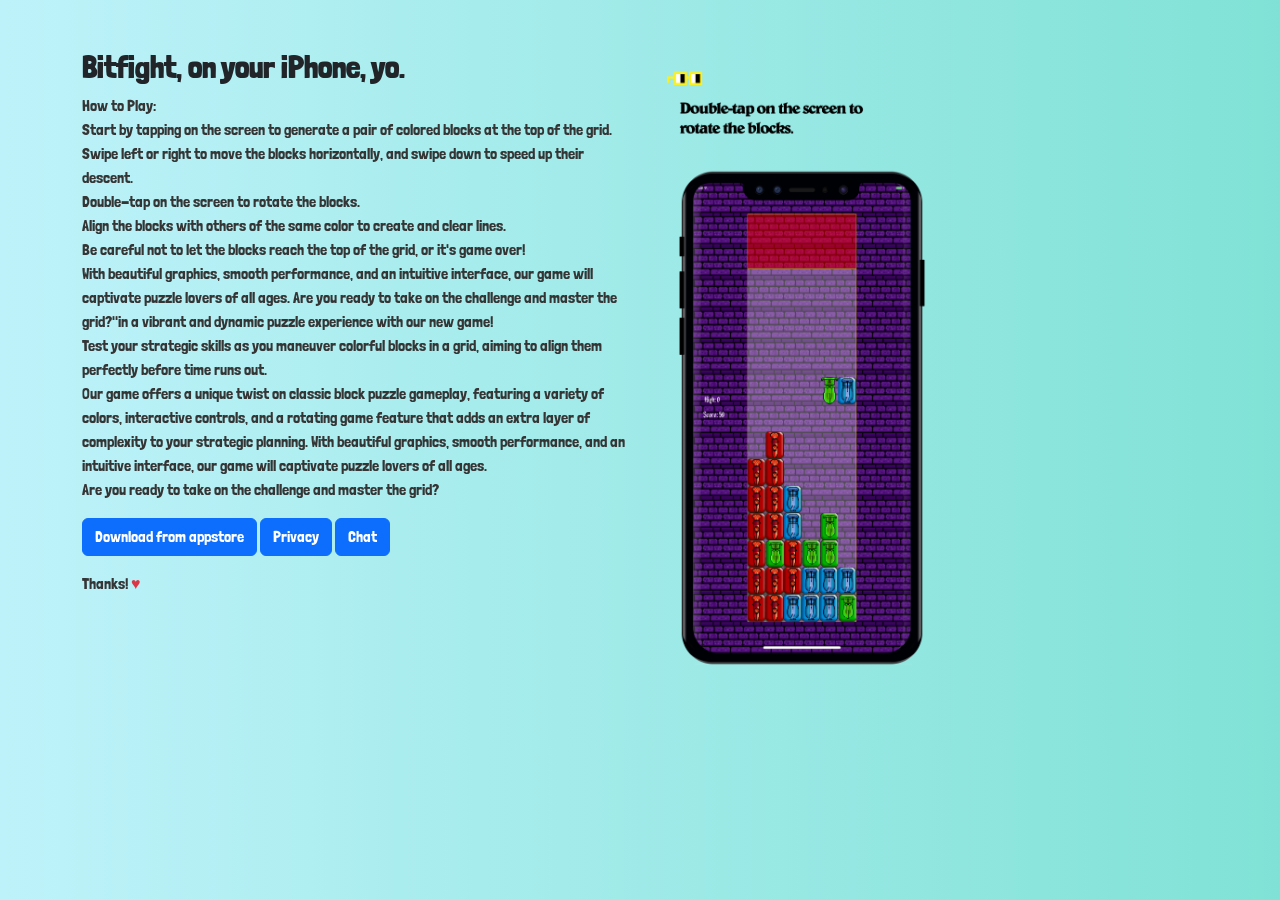
==== index.html @ 16c00b31 "new version." ====
<!doctype html>
<html lang="en">
<head>
<meta charset="utf-8">
	<title>Bitfight- Colorful Block Puzzle</title>
    
    <link href="https://cdn.jsdelivr.net/npm/bootstrap@5.3.0-alpha3/dist/css/bootstrap.min.css" rel="stylesheet" integrity="sha384-KK94CHFLLe+nY2dmCWGMq91rCGa5gtU4mk92HdvYe+M/SXH301p5ILy+dN9+nJOZ" crossorigin="anonymous">
    <link rel="stylesheet" type="text/css" href="style.css">
	<!-- Favicons Start -->

	<!--  
	<link rel="shortcut icon" type="image/x-icon" href="favicon.ico"  />

 
	<link rel="shortcut icon" type="image/png" href="favicon.png" />

	  -->

	<!-- CSS Start -->
	
	<!-- CSS End -->

	<!-- HTML5 Support for old ie browsers -->
	<!--[if lt IE 9]>
	<script src="//html5shiv.googlecode.com/svn/trunk/html5.js"></script>
	<![endif]-->
</head>


<!-- Follow these instructions, please! -->
<div class="container py-5">

    <div class="row">
        <div class="col-6">
          
            
            <h1 class="h2">Bitfight, on your iPhone, yo.</h1>
            <p>How to Play: <br>

                Start by tapping on the screen to generate a pair of colored blocks at the top of the grid. <br>

                Swipe left or right to move the blocks horizontally, and swipe down to speed up their descent.<br>

                Double-tap on the screen to rotate the blocks.<br>

                Align the blocks with others of the same color to create and clear lines.<br>

                Be careful not to let the blocks reach the top of the grid, or it's game over!<br>


                With beautiful graphics, smooth performance, and an intuitive interface, our game will captivate puzzle lovers of all ages. Are you ready to take on the challenge and master the grid?"in a vibrant and dynamic puzzle experience with our new game!<br>
                 Test your strategic skills as you maneuver colorful blocks in a grid, aiming to align them perfectly before time runs out.<br>
                  Our game offers a unique twist on classic block puzzle gameplay, featuring a variety of colors, interactive controls, and a rotating game feature that adds an extra layer of complexity to your strategic planning. With beautiful graphics, smooth performance, and an intuitive interface, our game will captivate puzzle lovers of all ages. <br>
                  
                  Are you ready to take on the challenge and master the grid?


            </p>
            <p>
              <a class="btn btn-primary" href="https://apps.apple.com/tr/app/bitfight/id6449154006" rel="noopener noreferrer" target="_blank">Download from appstore</a>
              <a class="btn btn-primary" href="/privacy.html" rel="noopener noreferrer" target="_blank">Privacy</a>
              <a class="btn btn-primary" href="https://app.gitter.im/#/room/#bitfight:gitter.im" rel="noopener noreferrer" target="_blank">Chat</a>

              
            </p>
          
            <p>Thanks! <span class="text-danger">♥</span></p>
          
          


        </div>

        <div class="col-6">
          <img class="rounded img-fluid" width="300" src="assets/app.png">
        </div>
       
      </div>


  




</div>





<body>

 
</body>
</html>
---- style.css ----
html, body {
  background: rgb(190,242,250);
  background: -moz-linear-gradient(90deg, rgba(190,242,250,1) 0%, rgba(128,226,214,1) 100%);
  background: -webkit-linear-gradient(90deg, rgba(190,242,250,1) 0%, rgba(128,226,214,1) 100%);
  background: linear-gradient(90deg, rgba(190,242,250,1) 0%, rgba(128,226,214,1) 100%);
  filter: progid:DXImageTransform.Microsoft.gradient(startColorstr="#bef2fa",endColorstr="#80e2d6",GradientType=1);
    
}

@font-face {
    font-family: LondrinaSolidBold;
    src: url(assets/LondrinaSolid-Bold.ttf);
  }

  @font-face {
    font-family: LondrinaSolidRegular;
    src: url(assets/LondrinaSolid-Regular.ttf);
  }
  
  p {
    font-family: LondrinaSolidRegular;
    color: #353535;
  }

  h1 {
    font-family: LondrinaSolidBold;
  }
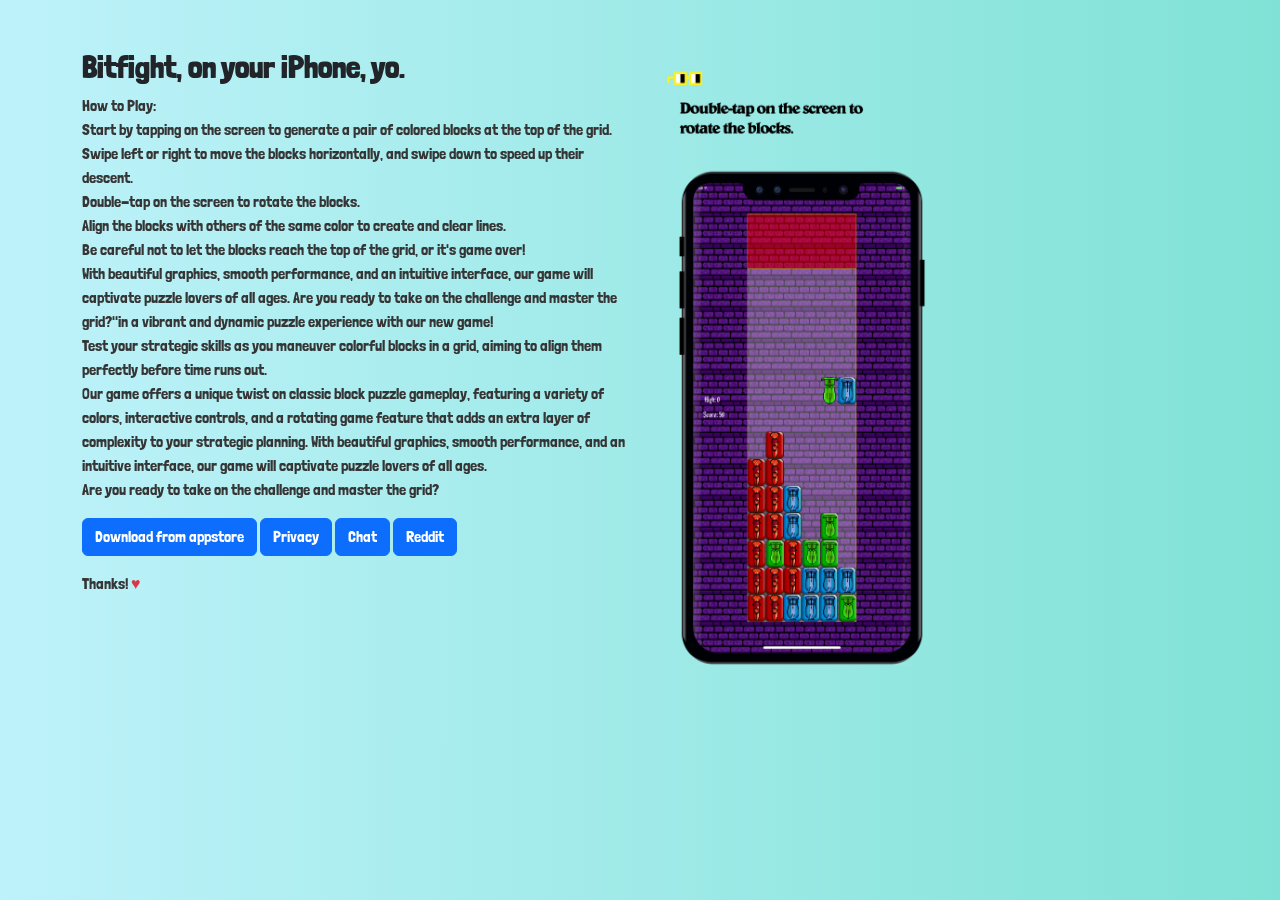
==== commit f5e5e33e: "reddit now available." ====
--- a/index.html
+++ b/index.html
@@ -61,6 +61,9 @@
               <a class="btn btn-primary" href="https://apps.apple.com/tr/app/bitfight/id6449154006" rel="noopener noreferrer" target="_blank">Download from appstore</a>
               <a class="btn btn-primary" href="/privacy.html" rel="noopener noreferrer" target="_blank">Privacy</a>
               <a class="btn btn-primary" href="https://app.gitter.im/#/room/#bitfight:gitter.im" rel="noopener noreferrer" target="_blank">Chat</a>
+              <a class="btn btn-primary" href="https://www.reddit.com/r/bitfight/" rel="noopener noreferrer" target="_blank">Reddit</a>
+
+              
 
               
             </p>
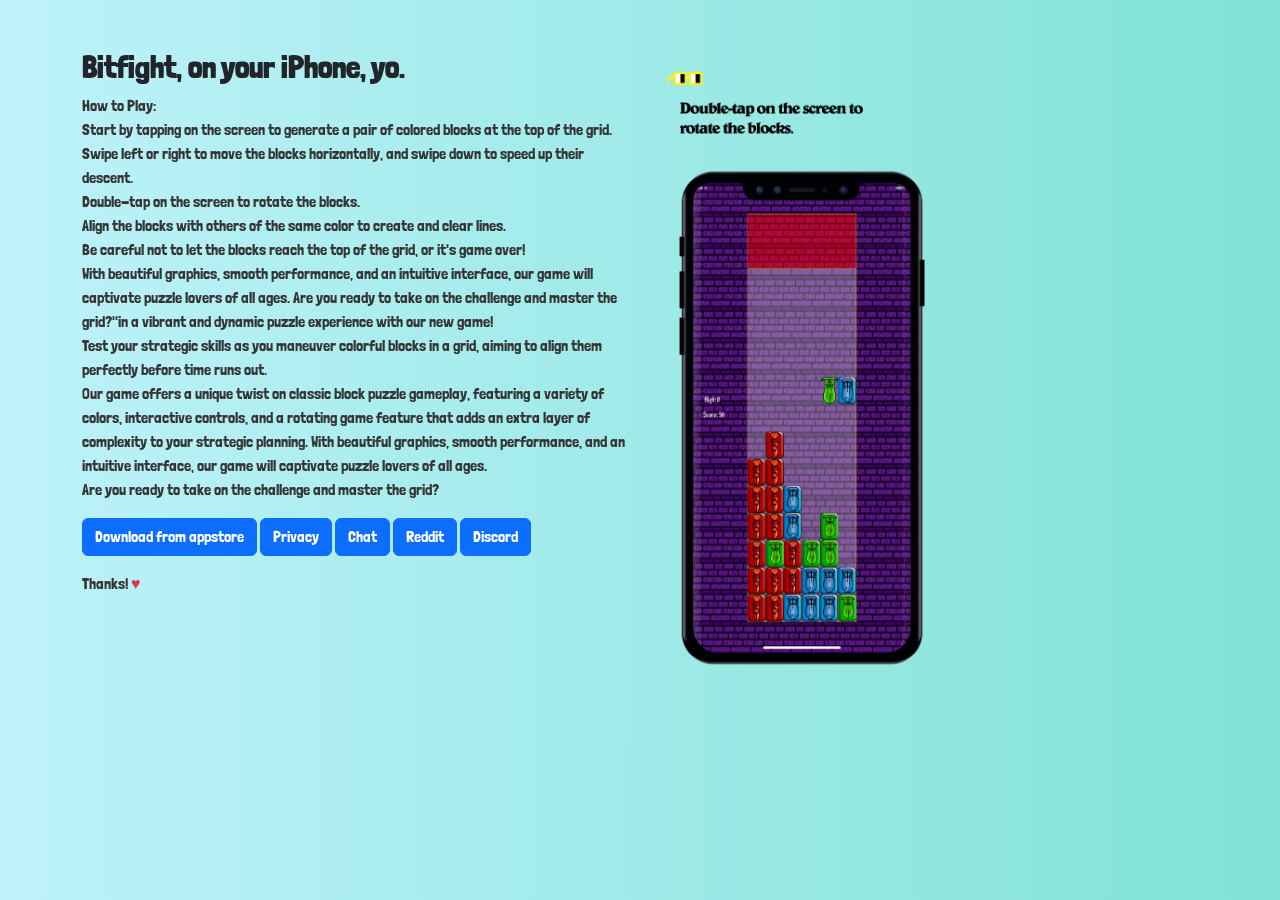
==== commit 0896697d: "discord channels has been added." ====
--- a/index.html
+++ b/index.html
@@ -62,6 +62,9 @@
               <a class="btn btn-primary" href="/privacy.html" rel="noopener noreferrer" target="_blank">Privacy</a>
               <a class="btn btn-primary" href="https://app.gitter.im/#/room/#bitfight:gitter.im" rel="noopener noreferrer" target="_blank">Chat</a>
               <a class="btn btn-primary" href="https://www.reddit.com/r/bitfight/" rel="noopener noreferrer" target="_blank">Reddit</a>
+              <a class="btn btn-primary" href="https://discord.gg/yCgdm2uQ" rel="noopener noreferrer" target="_blank">Discord</a>
+
+              
 
               
 
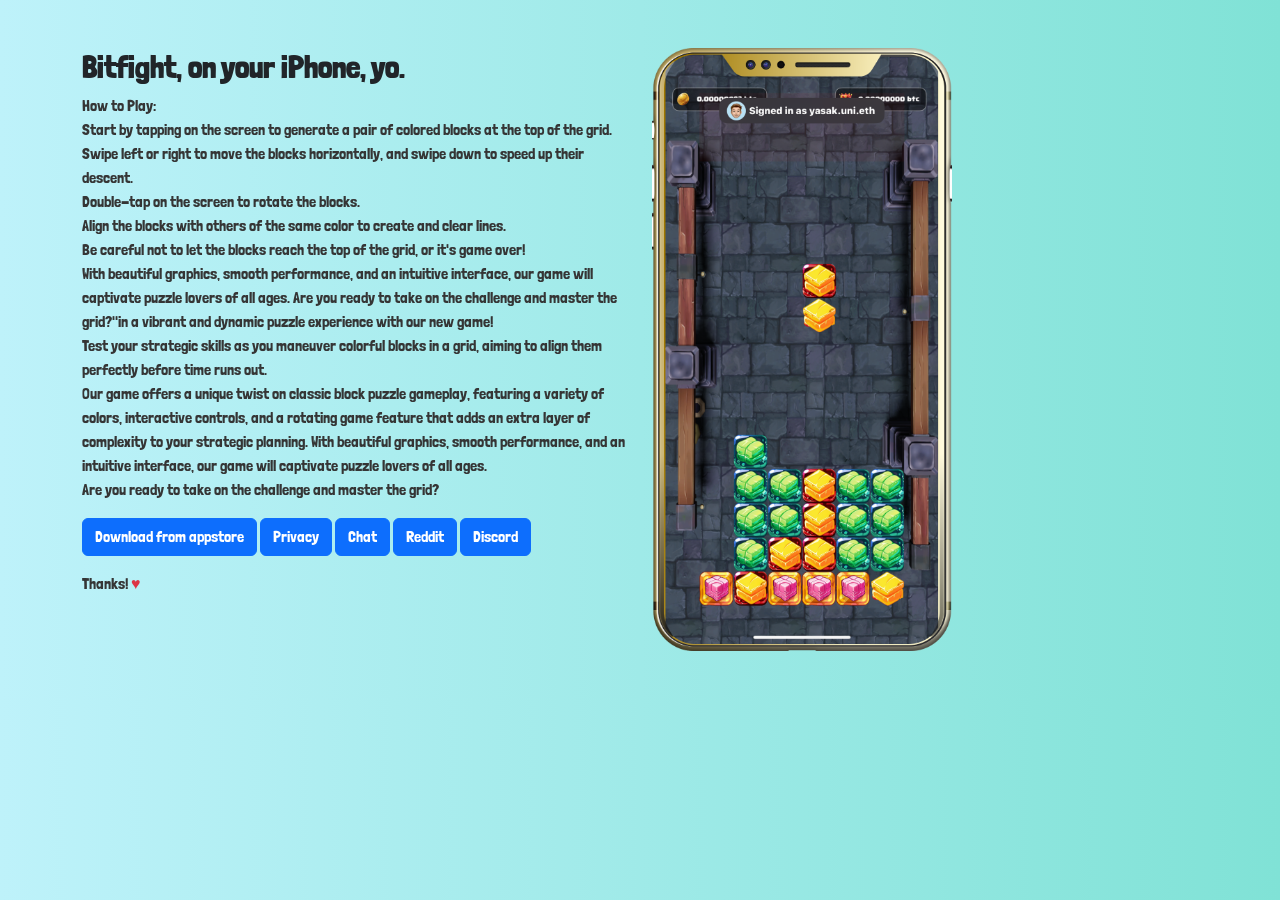
==== commit 57bffd83: "web site updates." ====
--- a/index.html
+++ b/index.html
@@ -1,15 +1,19 @@
+<!DOCTYPE html>
+<html lang="en">
+  <head>
+    <meta charset="utf-8" />
+    <title>Bitfight- Colorful Block Puzzle</title>
 
-<!doctype html>
-<html lang="en">
-<head>
-<meta charset="utf-8">
-	<title>Bitfight- Colorful Block Puzzle</title>
-    
-    <link href="https://cdn.jsdelivr.net/npm/bootstrap@5.3.0-alpha3/dist/css/bootstrap.min.css" rel="stylesheet" integrity="sha384-KK94CHFLLe+nY2dmCWGMq91rCGa5gtU4mk92HdvYe+M/SXH301p5ILy+dN9+nJOZ" crossorigin="anonymous">
-    <link rel="stylesheet" type="text/css" href="style.css">
-	<!-- Favicons Start -->
+    <link
+      href="https://cdn.jsdelivr.net/npm/bootstrap@5.3.0-alpha3/dist/css/bootstrap.min.css"
+      rel="stylesheet"
+      integrity="sha384-KK94CHFLLe+nY2dmCWGMq91rCGa5gtU4mk92HdvYe+M/SXH301p5ILy+dN9+nJOZ"
+      crossorigin="anonymous"
+    />
+    <link rel="stylesheet" type="text/css" href="style.css" />
+    <!-- Favicons Start -->
 
-	<!--  
+    <!--  
 	<link rel="shortcut icon" type="image/x-icon" href="favicon.ico"  />
 
  
@@ -17,88 +21,99 @@
 
 	  -->
 
-	<!-- CSS Start -->
-	
-	<!-- CSS End -->
+    <!-- CSS Start -->
 
-	<!-- HTML5 Support for old ie browsers -->
-	<!--[if lt IE 9]>
-	<script src="//html5shiv.googlecode.com/svn/trunk/html5.js"></script>
-	<![endif]-->
-</head>
+    <!-- CSS End -->
 
+    <!-- HTML5 Support for old ie browsers -->
+    <!--[if lt IE 9]>
+      <script src="//html5shiv.googlecode.com/svn/trunk/html5.js"></script>
+    <![endif]-->
+  </head>
 
-<!-- Follow these instructions, please! -->
-<div class="container py-5">
+  <!-- Follow these instructions, please! -->
+  <div class="container py-5">
+    <div class="row">
+      <div class="col-6">
+        <h1 class="h2">Bitfight, on your iPhone, yo.</h1>
+        <p>
+          How to Play: <br />
 
-    <div class="row">
-        <div class="col-6">
-          
-            
-            <h1 class="h2">Bitfight, on your iPhone, yo.</h1>
-            <p>How to Play: <br>
+          Start by tapping on the screen to generate a pair of colored blocks at
+          the top of the grid. <br />
 
-                Start by tapping on the screen to generate a pair of colored blocks at the top of the grid. <br>
+          Swipe left or right to move the blocks horizontally, and swipe down to
+          speed up their descent.<br />
 
-                Swipe left or right to move the blocks horizontally, and swipe down to speed up their descent.<br>
+          Double-tap on the screen to rotate the blocks.<br />
 
-                Double-tap on the screen to rotate the blocks.<br>
+          Align the blocks with others of the same color to create and clear
+          lines.<br />
 
-                Align the blocks with others of the same color to create and clear lines.<br>
+          Be careful not to let the blocks reach the top of the grid, or it's
+          game over!<br />
 
-                Be careful not to let the blocks reach the top of the grid, or it's game over!<br>
+          With beautiful graphics, smooth performance, and an intuitive
+          interface, our game will captivate puzzle lovers of all ages. Are you
+          ready to take on the challenge and master the grid?"in a vibrant and
+          dynamic puzzle experience with our new game!<br />
+          Test your strategic skills as you maneuver colorful blocks in a grid,
+          aiming to align them perfectly before time runs out.<br />
+          Our game offers a unique twist on classic block puzzle gameplay,
+          featuring a variety of colors, interactive controls, and a rotating
+          game feature that adds an extra layer of complexity to your strategic
+          planning. With beautiful graphics, smooth performance, and an
+          intuitive interface, our game will captivate puzzle lovers of all
+          ages. <br />
 
+          Are you ready to take on the challenge and master the grid?
+        </p>
+        <p>
+          <a
+            class="btn btn-primary"
+            href="https://apps.apple.com/tr/app/bitfight/id6449154006"
+            rel="noopener noreferrer"
+            target="_blank"
+            >Download from appstore</a
+          >
+          <a
+            class="btn btn-primary"
+            href="/privacy.html"
+            rel="noopener noreferrer"
+            target="_blank"
+            >Privacy</a
+          >
+          <a
+            class="btn btn-primary"
+            href="https://app.gitter.im/#/room/#bitfight:gitter.im"
+            rel="noopener noreferrer"
+            target="_blank"
+            >Chat</a
+          >
+          <a
+            class="btn btn-primary"
+            href="https://www.reddit.com/r/bitfight/"
+            rel="noopener noreferrer"
+            target="_blank"
+            >Reddit</a
+          >
+          <a
+            class="btn btn-primary"
+            href="https://discord.gg/yCgdm2uQ"
+            rel="noopener noreferrer"
+            target="_blank"
+            >Discord</a
+          >
+        </p>
 
-                With beautiful graphics, smooth performance, and an intuitive interface, our game will captivate puzzle lovers of all ages. Are you ready to take on the challenge and master the grid?"in a vibrant and dynamic puzzle experience with our new game!<br>
-                 Test your strategic skills as you maneuver colorful blocks in a grid, aiming to align them perfectly before time runs out.<br>
-                  Our game offers a unique twist on classic block puzzle gameplay, featuring a variety of colors, interactive controls, and a rotating game feature that adds an extra layer of complexity to your strategic planning. With beautiful graphics, smooth performance, and an intuitive interface, our game will captivate puzzle lovers of all ages. <br>
-                  
-                  Are you ready to take on the challenge and master the grid?
-
-
-            </p>
-            <p>
-              <a class="btn btn-primary" href="https://apps.apple.com/tr/app/bitfight/id6449154006" rel="noopener noreferrer" target="_blank">Download from appstore</a>
-              <a class="btn btn-primary" href="/privacy.html" rel="noopener noreferrer" target="_blank">Privacy</a>
-              <a class="btn btn-primary" href="https://app.gitter.im/#/room/#bitfight:gitter.im" rel="noopener noreferrer" target="_blank">Chat</a>
-              <a class="btn btn-primary" href="https://www.reddit.com/r/bitfight/" rel="noopener noreferrer" target="_blank">Reddit</a>
-              <a class="btn btn-primary" href="https://discord.gg/yCgdm2uQ" rel="noopener noreferrer" target="_blank">Discord</a>
-
-              
-
-              
-
-              
-            </p>
-          
-            <p>Thanks! <span class="text-danger">♥</span></p>
-          
-          
-
-
-        </div>
-
-        <div class="col-6">
-          <img class="rounded img-fluid" width="300" src="assets/app.png">
-        </div>
-       
+        <p>Thanks! <span class="text-danger">♥</span></p>
       </div>
 
+      <div class="col-6">
+        <img class="rounded img-fluid" width="300" src="assets/bf.png" />
+      </div>
+    </div>
+  </div>
 
-  
-
-
-
-
-</div>
-
-
-
-
-
-<body>
-
- 
-</body>
+  <body></body>
 </html>
-
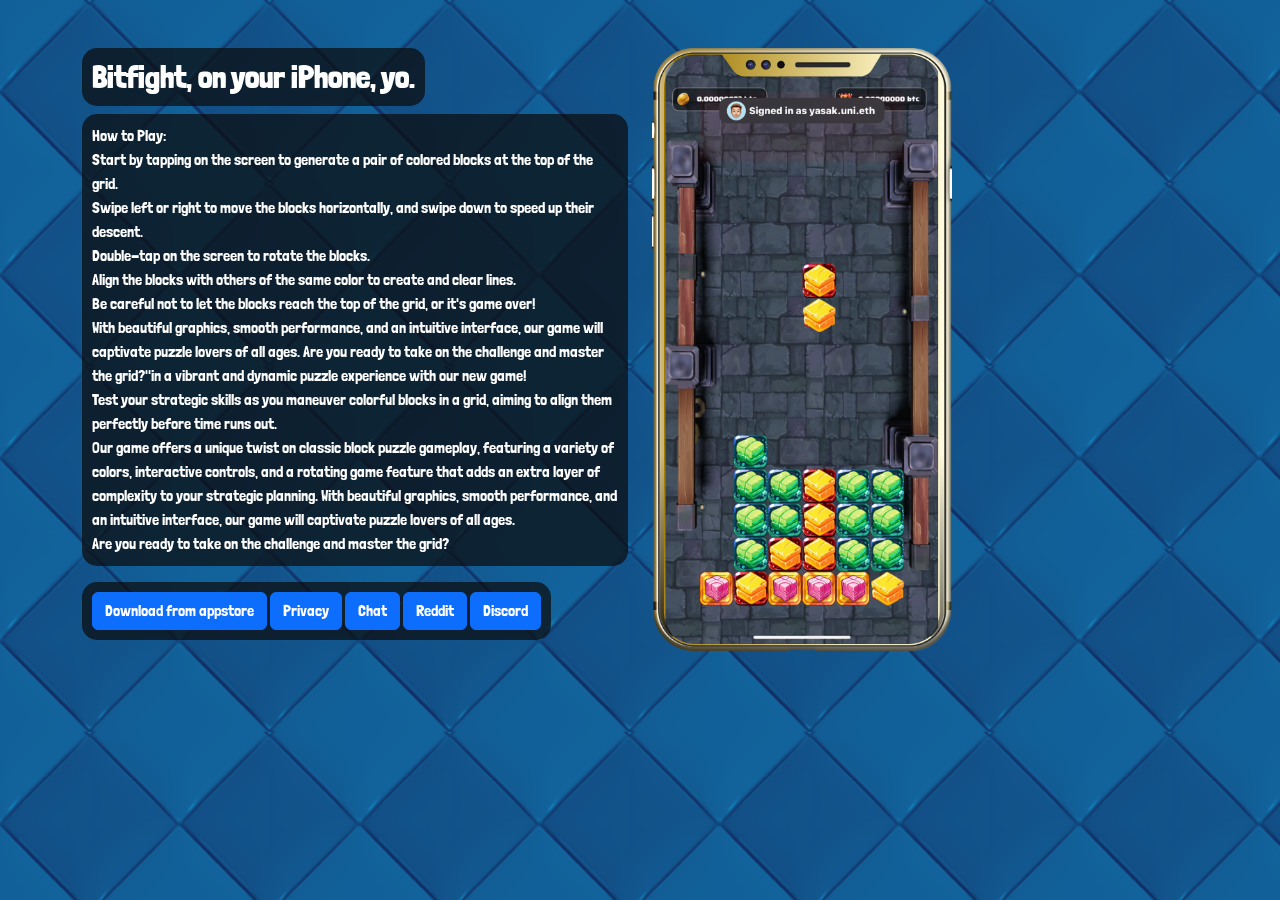
==== commit e7219f30: "new version of website ready." ====
--- a/index.html
+++ b/index.html
@@ -35,7 +35,7 @@
   <div class="container py-5">
     <div class="row">
       <div class="col-6">
-        <h1 class="h2">Bitfight, on your iPhone, yo.</h1>
+        <h2 class="h2">Bitfight, on your iPhone, yo.</h2>
         <p>
           How to Play: <br />
 
@@ -105,8 +105,6 @@
             >Discord</a
           >
         </p>
-
-        <p>Thanks! <span class="text-danger">♥</span></p>
       </div>
 
       <div class="col-6">
--- a/style.css
+++ b/style.css
@@ -1,27 +1,36 @@
-html, body {
-  background: rgb(190,242,250);
-  background: -moz-linear-gradient(90deg, rgba(190,242,250,1) 0%, rgba(128,226,214,1) 100%);
-  background: -webkit-linear-gradient(90deg, rgba(190,242,250,1) 0%, rgba(128,226,214,1) 100%);
-  background: linear-gradient(90deg, rgba(190,242,250,1) 0%, rgba(128,226,214,1) 100%);
+html,
+body {
+  background-image: url("assets/bgq.png");
+  background-repeat: repeat;
+  background-attachment: fixed;
+
   filter: progid:DXImageTransform.Microsoft.gradient(startColorstr="#bef2fa",endColorstr="#80e2d6",GradientType=1);
-    
 }
 
 @font-face {
-    font-family: LondrinaSolidBold;
-    src: url(assets/LondrinaSolid-Bold.ttf);
-  }
+  font-family: LondrinaSolidBold;
+  src: url(assets/LondrinaSolid-Bold.ttf);
+}
 
-  @font-face {
-    font-family: LondrinaSolidRegular;
-    src: url(assets/LondrinaSolid-Regular.ttf);
-  }
-  
-  p {
-    font-family: LondrinaSolidRegular;
-    color: #353535;
-  }
+@font-face {
+  font-family: LondrinaSolidRegular;
+  src: url(assets/LondrinaSolid-Regular.ttf);
+}
 
-  h1 {
-    font-family: LondrinaSolidBold;
-  }+p {
+  font-family: LondrinaSolidRegular;
+  color: #fff;
+  background-color: rgba(12, 11, 11, 0.7); /* Yarı saydam beyaz */
+  padding: 10px;
+  border-radius: 15px; /* Köşeleri yuvarlatma */
+  display: inline-block;
+}
+
+.h2 {
+  font-family: LondrinaSolidBold;
+  color: #fff;
+  background-color: rgba(12, 11, 11, 0.7); /* Yarı saydam beyaz */
+  padding: 10px;
+  border-radius: 15px; /* Köşeleri yuvarlatma */
+  display: inline-block;
+}
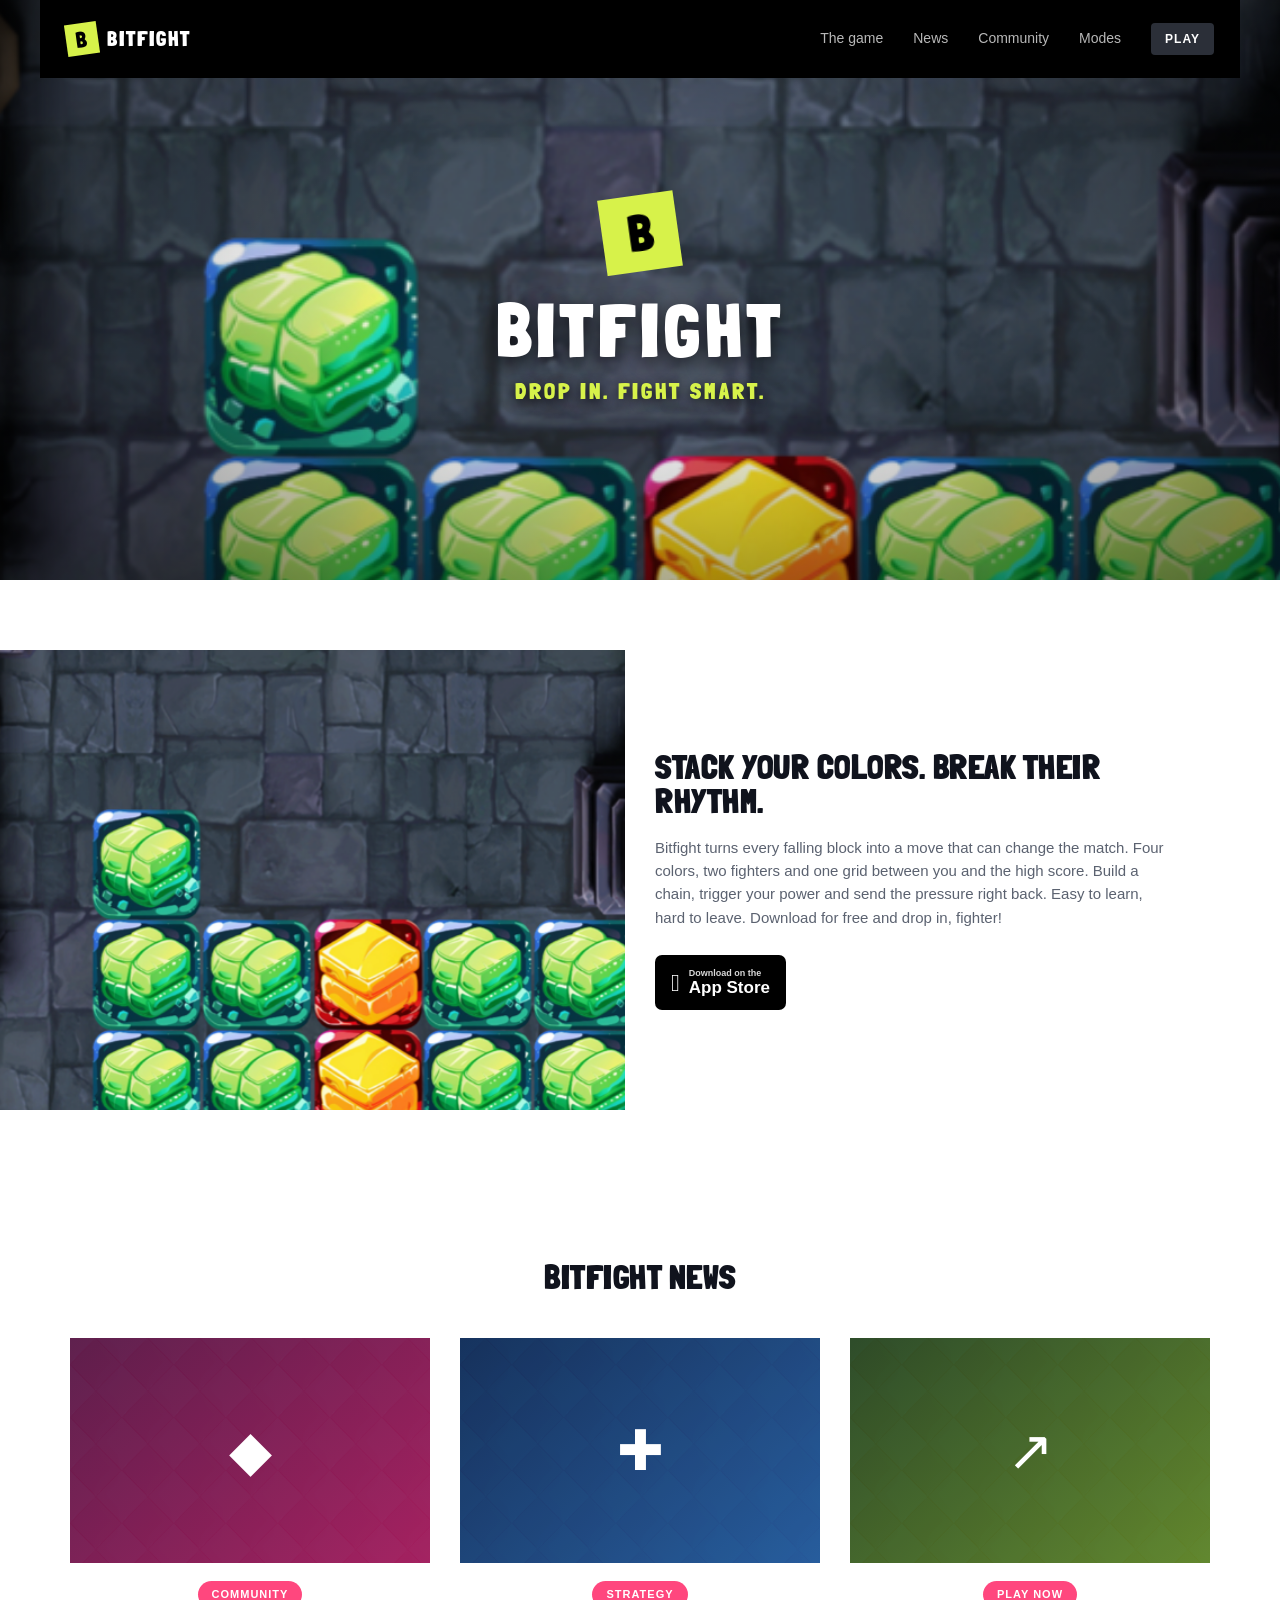
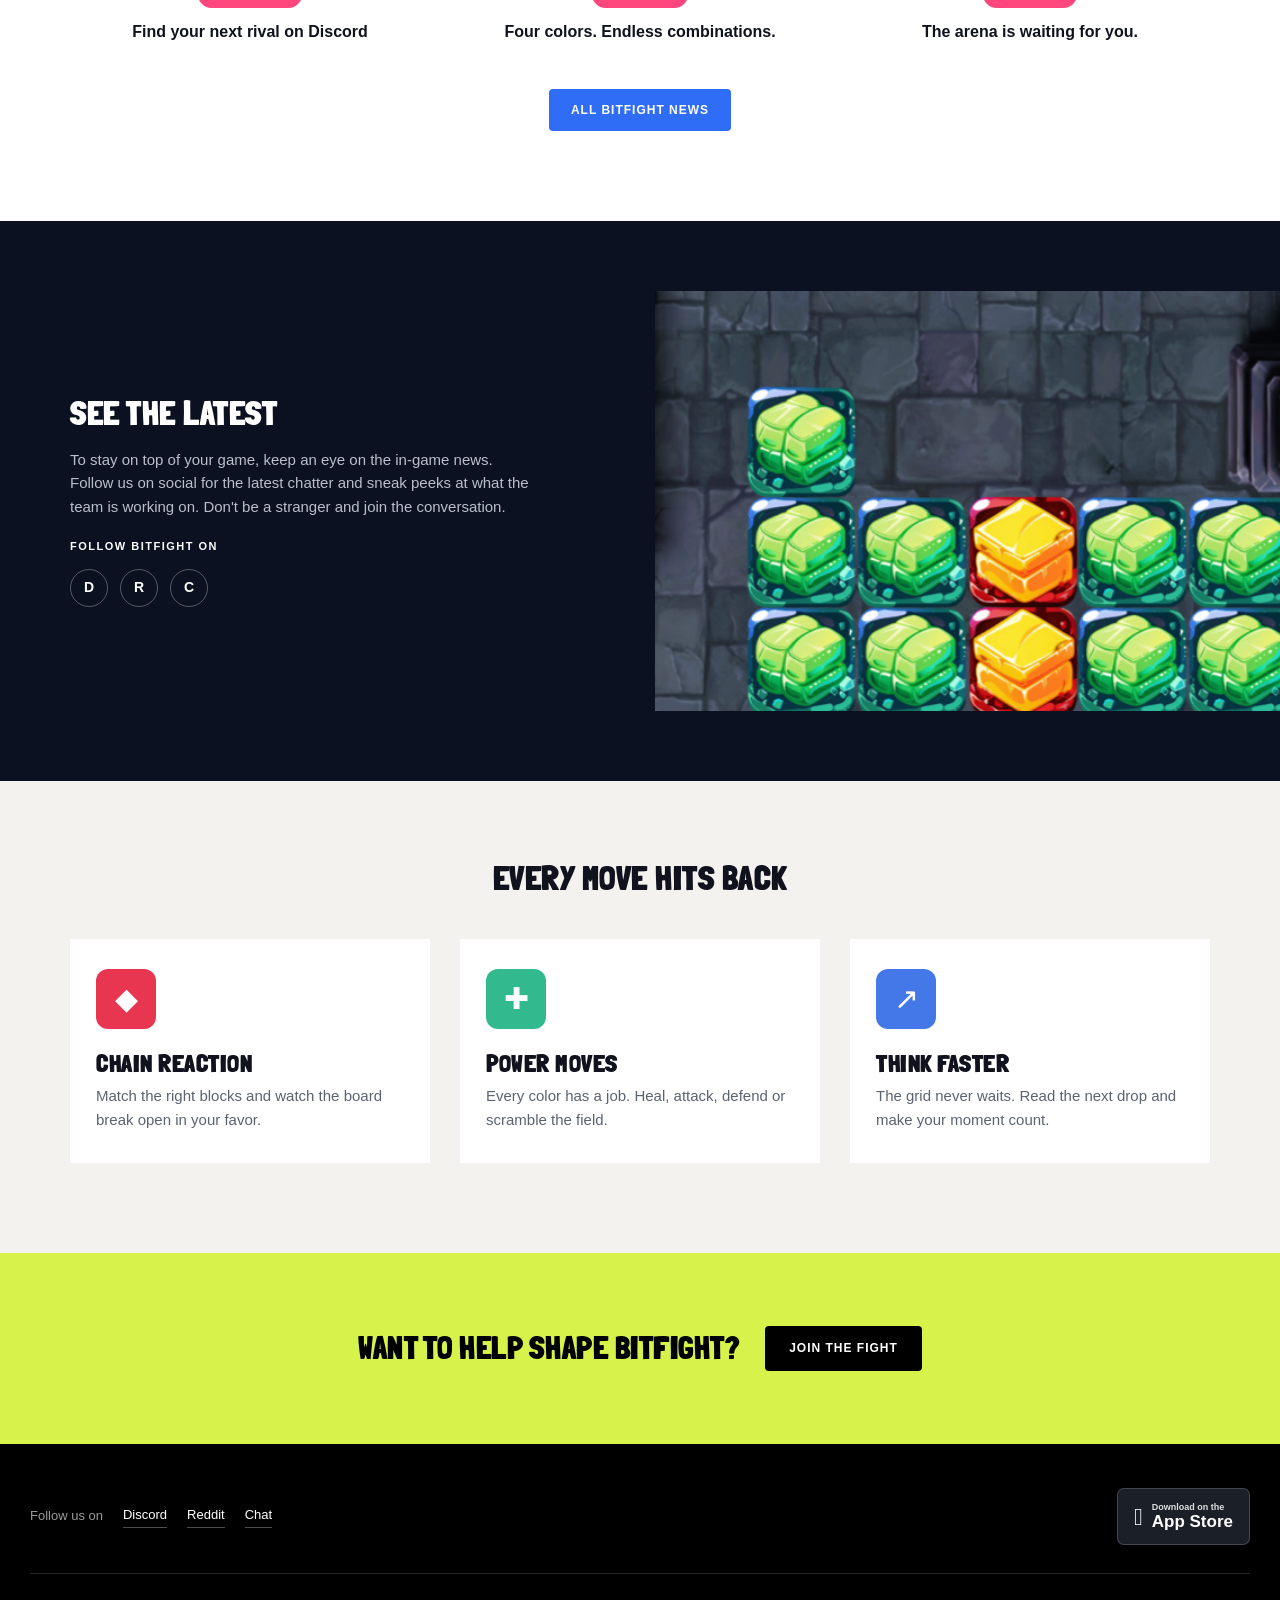
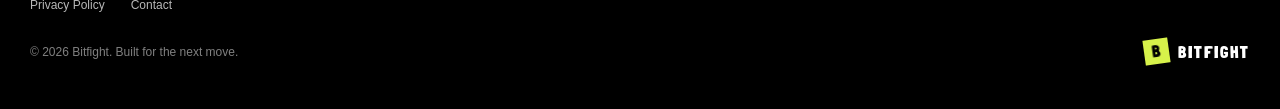
==== commit 0dd40813: "Rebuild site on Supercell-style layout system Restructure the landing page to follow the Clash of Cl" ====
--- a/index.html
+++ b/index.html
@@ -1,117 +1,137 @@
-<!DOCTYPE html>
+<!doctype html>
 <html lang="en">
-  <head>
-    <meta charset="utf-8" />
-    <title>Bitfight- Colorful Block Puzzle</title>
+<head>
+  <meta charset="utf-8">
+  <meta name="viewport" content="width=device-width, initial-scale=1">
+  <meta name="description" content="Bitfight is a colorful competitive block puzzle for iPhone. Drop in, stack your colors and fight smart.">
+  <title>Bitfight | Drop in. Fight smart.</title>
+  <link rel="stylesheet" href="style.css">
+  <link rel="shortcut icon" type="image/x-icon" href="assets/favicon_io/favicon.ico">
+</head>
+<body>
+  <header class="site-header">
+    <a class="brand" href="#top" aria-label="Bitfight home"><span class="brand-mark">B</span><span>BITFIGHT</span></a>
+    <button class="menu-toggle" type="button" aria-expanded="false" aria-controls="site-nav">Menu</button>
+    <nav id="site-nav" class="site-nav" aria-label="Main navigation">
+      <a href="#about">The game</a><a href="#news">News</a><a href="#latest">Community</a><a href="#modes">Modes</a>
+      <a class="nav-pill" href="https://apps.apple.com/tr/app/bitfight/id6449154006" target="_blank" rel="noopener noreferrer">Play</a>
+    </nav>
+  </header>
 
-    <link
-      href="https://cdn.jsdelivr.net/npm/bootstrap@5.3.0-alpha3/dist/css/bootstrap.min.css"
-      rel="stylesheet"
-      integrity="sha384-KK94CHFLLe+nY2dmCWGMq91rCGa5gtU4mk92HdvYe+M/SXH301p5ILy+dN9+nJOZ"
-      crossorigin="anonymous"
-    />
-    <link rel="stylesheet" type="text/css" href="style.css" />
-    <!-- Favicons Start -->
+  <main id="top">
+    <!-- 1. hero art band -->
+    <section class="hero" aria-label="Bitfight">
+      <img class="hero-art" src="assets/bf.png" alt="">
+      <div class="hero-logo">
+        <span class="hero-mark">B</span>
+        <span class="hero-word">BITFIGHT</span>
+        <span class="hero-tag">Drop in. Fight smart.</span>
+      </div>
+    </section>
 
-    <!--  
-	<link rel="shortcut icon" type="image/x-icon" href="favicon.ico"  />
+    <!-- 2. image + text block -->
+    <section id="about" class="itb">
+      <div class="itb-inner">
+        <div class="itb-pic bleed-left"><img src="assets/bf.png" alt="Bitfight gameplay on iPhone"></div>
+        <div class="itb-text">
+          <h2>Stack your colors. Break their rhythm.</h2>
+          <p>Bitfight turns every falling block into a move that can change the match. Four colors, two fighters and one grid between you and the high score. Build a chain, trigger your power and send the pressure right back. Easy to learn, hard to leave. Download for free and drop in, fighter!</p>
+          <div class="badge-row">
+            <a class="store-badge" href="https://apps.apple.com/tr/app/bitfight/id6449154006" target="_blank" rel="noopener noreferrer">
+              <span class="apple">&#63743;</span><span><small>Download on the</small>App Store</span>
+            </a>
+          </div>
+        </div>
+      </div>
+    </section>
 
- 
-	<link rel="shortcut icon" type="image/png" href="favicon.png" />
+    <!-- 3. news grid -->
+    <section id="news" class="news">
+      <div class="wrap">
+        <h2 class="block-title">BITFIGHT NEWS</h2>
+        <div class="news-grid">
+          <a class="news-card" href="https://discord.gg/yCgdm2uQ" target="_blank" rel="noopener noreferrer">
+            <span class="news-media tile-pink" aria-hidden="true"><span class="tile-glyph">◆</span></span>
+            <span class="pill">COMMUNITY</span>
+            <span class="news-title">Find your next rival on Discord</span>
+          </a>
+          <a class="news-card" href="https://www.reddit.com/r/bitfight/" target="_blank" rel="noopener noreferrer">
+            <span class="news-media tile-blue" aria-hidden="true"><span class="tile-glyph">✚</span></span>
+            <span class="pill">STRATEGY</span>
+            <span class="news-title">Four colors. Endless combinations.</span>
+          </a>
+          <a class="news-card" href="https://apps.apple.com/tr/app/bitfight/id6449154006" target="_blank" rel="noopener noreferrer">
+            <span class="news-media tile-lime" aria-hidden="true"><span class="tile-glyph">↗</span></span>
+            <span class="pill">PLAY NOW</span>
+            <span class="news-title">The arena is waiting for you.</span>
+          </a>
+        </div>
+        <a class="btn-pill" href="https://www.reddit.com/r/bitfight/" target="_blank" rel="noopener noreferrer">ALL BITFIGHT NEWS</a>
+      </div>
+    </section>
 
-	  -->
+    <!-- 4. dark band: see the latest -->
+    <section id="latest" class="band">
+      <div class="band-inner">
+        <div class="band-text">
+          <h2>SEE THE LATEST</h2>
+          <p>To stay on top of your game, keep an eye on the in-game news. Follow us on social for the latest chatter and sneak peeks at what the team is working on. Don't be a stranger and join the conversation.</p>
+          <p class="follow-label">FOLLOW BITFIGHT ON</p>
+          <div class="social-row">
+            <a href="https://discord.gg/yCgdm2uQ" target="_blank" rel="noopener noreferrer" aria-label="Discord">D</a>
+            <a href="https://www.reddit.com/r/bitfight/" target="_blank" rel="noopener noreferrer" aria-label="Reddit">R</a>
+            <a href="https://app.gitter.im/#/room/#bitfight:gitter.im" target="_blank" rel="noopener noreferrer" aria-label="Chat">C</a>
+          </div>
+        </div>
+        <div class="band-pic bleed-right"><img src="assets/bf.png" alt="Bitfight match in progress"></div>
+      </div>
+    </section>
 
-    <!-- CSS Start -->
+    <!-- 5. modes row -->
+    <section id="modes" class="modes">
+      <div class="wrap">
+        <h2 class="block-title">EVERY MOVE HITS BACK</h2>
+        <div class="mode-grid">
+          <article><span class="mode-icon red">◆</span><h3>Chain reaction</h3><p>Match the right blocks and watch the board break open in your favor.</p></article>
+          <article><span class="mode-icon green">✚</span><h3>Power moves</h3><p>Every color has a job. Heal, attack, defend or scramble the field.</p></article>
+          <article><span class="mode-icon blue">↗</span><h3>Think faster</h3><p>The grid never waits. Read the next drop and make your moment count.</p></article>
+        </div>
+      </div>
+    </section>
 
-    <!-- CSS End -->
+    <!-- 6. cta band -->
+    <section class="cta">
+      <div class="cta-inner">
+        <h2>Want to help shape Bitfight?</h2>
+        <a class="btn-solid" href="https://discord.gg/yCgdm2uQ" target="_blank" rel="noopener noreferrer">JOIN THE FIGHT</a>
+      </div>
+    </section>
+  </main>
 
-    <!-- HTML5 Support for old ie browsers -->
-    <!--[if lt IE 9]>
-      <script src="//html5shiv.googlecode.com/svn/trunk/html5.js"></script>
-    <![endif]-->
-  </head>
-
-  <!-- Follow these instructions, please! -->
-  <div class="container py-5">
-    <div class="row">
-      <div class="col-6">
-        <h2 class="h2">Bitfight, on your iPhone, yo.</h2>
-        <p>
-          How to Play: <br />
-
-          Start by tapping on the screen to generate a pair of colored blocks at
-          the top of the grid. <br />
-
-          Swipe left or right to move the blocks horizontally, and swipe down to
-          speed up their descent.<br />
-
-          Double-tap on the screen to rotate the blocks.<br />
-
-          Align the blocks with others of the same color to create and clear
-          lines.<br />
-
-          Be careful not to let the blocks reach the top of the grid, or it's
-          game over!<br />
-
-          With beautiful graphics, smooth performance, and an intuitive
-          interface, our game will captivate puzzle lovers of all ages. Are you
-          ready to take on the challenge and master the grid?"in a vibrant and
-          dynamic puzzle experience with our new game!<br />
-          Test your strategic skills as you maneuver colorful blocks in a grid,
-          aiming to align them perfectly before time runs out.<br />
-          Our game offers a unique twist on classic block puzzle gameplay,
-          featuring a variety of colors, interactive controls, and a rotating
-          game feature that adds an extra layer of complexity to your strategic
-          planning. With beautiful graphics, smooth performance, and an
-          intuitive interface, our game will captivate puzzle lovers of all
-          ages. <br />
-
-          Are you ready to take on the challenge and master the grid?
-        </p>
-        <p>
-          <a
-            class="btn btn-primary"
-            href="https://apps.apple.com/tr/app/bitfight/id6449154006"
-            rel="noopener noreferrer"
-            target="_blank"
-            >Download from appstore</a
-          >
-          <a
-            class="btn btn-primary"
-            href="/privacy.html"
-            rel="noopener noreferrer"
-            target="_blank"
-            >Privacy</a
-          >
-          <a
-            class="btn btn-primary"
-            href="https://app.gitter.im/#/room/#bitfight:gitter.im"
-            rel="noopener noreferrer"
-            target="_blank"
-            >Chat</a
-          >
-          <a
-            class="btn btn-primary"
-            href="https://www.reddit.com/r/bitfight/"
-            rel="noopener noreferrer"
-            target="_blank"
-            >Reddit</a
-          >
-          <a
-            class="btn btn-primary"
-            href="https://discord.gg/yCgdm2uQ"
-            rel="noopener noreferrer"
-            target="_blank"
-            >Discord</a
-          >
-        </p>
+  <footer class="site-footer">
+    <div class="footer-inner">
+      <div class="footer-row">
+        <div class="footer-social">
+          <span>Follow us on</span>
+          <a href="https://discord.gg/yCgdm2uQ" target="_blank" rel="noopener noreferrer">Discord</a>
+          <a href="https://www.reddit.com/r/bitfight/" target="_blank" rel="noopener noreferrer">Reddit</a>
+          <a href="https://app.gitter.im/#/room/#bitfight:gitter.im" target="_blank" rel="noopener noreferrer">Chat</a>
+        </div>
+        <a class="store-badge dark" href="https://apps.apple.com/tr/app/bitfight/id6449154006" target="_blank" rel="noopener noreferrer">
+          <span class="apple">&#63743;</span><span><small>Download on the</small>App Store</span>
+        </a>
       </div>
-
-      <div class="col-6">
-        <img class="rounded img-fluid" width="300" src="assets/bf.png" />
+      <nav class="footer-links" aria-label="Legal">
+        <a href="privacy.html">Privacy Policy</a>
+        <a href="mailto:yasinaktimur@gmail.com">Contact</a>
+      </nav>
+      <div class="footer-end">
+        <span>© 2026 Bitfight. Built for the next move.</span>
+        <a class="brand footer-brand" href="#top"><span class="brand-mark">B</span><span>BITFIGHT</span></a>
       </div>
     </div>
-  </div>
+  </footer>
 
-  <body></body>
+  <script>const toggle=document.querySelector('.menu-toggle');const nav=document.querySelector('.site-nav');toggle.addEventListener('click',()=>{const open=toggle.getAttribute('aria-expanded')==='true';toggle.setAttribute('aria-expanded',String(!open));nav.classList.toggle('is-open',!open)});</script>
+</body>
 </html>
--- a/style.css
+++ b/style.css
@@ -1,36 +1,175 @@
-html,
-body {
-  background-image: url("assets/bgq.png");
-  background-repeat: repeat;
-  background-attachment: fixed;
+@font-face{font-family:LondrinaSolidBold;src:url(assets/LondrinaSolid-Bold.ttf)}
+@font-face{font-family:LondrinaSolidRegular;src:url(assets/LondrinaSolid-Regular.ttf)}
 
-  filter: progid:DXImageTransform.Microsoft.gradient(startColorstr="#bef2fa",endColorstr="#80e2d6",GradientType=1);
+:root{
+  --ink:#10131d;          /* body text */
+  --paper:#fff;           /* page background */
+  --soft:#f4f2ee;         /* alternate band */
+  --muted:#5b6270;
+  --dark:#0b1120;         /* dark band */
+  --lime:#d7f24a;
+  --pink:#ff477e;
+  --line:rgba(16,19,29,.12);
+  --wrap:1200px;          /* Supercell grid: 1200 container */
+  --gutter:30px;
+  --sans:-apple-system,BlinkMacSystemFont,"Segoe UI",Roboto,Helvetica,Arial,sans-serif;
+  --display:LondrinaSolidBold,var(--sans);
 }
 
-@font-face {
-  font-family: LondrinaSolidBold;
-  src: url(assets/LondrinaSolid-Bold.ttf);
+*{box-sizing:border-box}
+html{scroll-behavior:smooth}
+body{background:var(--paper);color:var(--ink);font-family:var(--sans);font-size:15px;line-height:1.55;margin:0;overflow-x:hidden}
+a{color:inherit;text-decoration:none}
+img{display:block;max-width:100%}
+h1,h2,h3{font-family:var(--display);letter-spacing:.5px;line-height:1;margin:0;text-transform:uppercase}
+.wrap{margin:0 auto;max-width:var(--wrap);padding:0 30px;width:100%}
+.block-title{font-size:34px;margin-bottom:44px;text-align:center}
+
+/* ---------- header: black bar, 1200 centered, fixed ---------- */
+.site-header{align-items:center;background:#000;display:flex;height:78px;justify-content:space-between;left:0;margin:0 auto;max-width:var(--wrap);padding:0 26px;position:fixed;right:0;top:0;z-index:50}
+.brand{align-items:center;color:#fff;display:inline-flex;font-family:var(--display);font-size:21px;gap:9px;letter-spacing:2px}
+.brand-mark{align-items:center;background:var(--lime);color:#000;display:inline-flex;font-size:22px;height:32px;justify-content:center;transform:rotate(-8deg);width:32px}
+.site-nav{align-items:center;display:flex;font-size:14px;gap:30px}
+.site-nav a{color:#fff;opacity:.72;transition:opacity .2s}
+.site-nav a:hover{opacity:1}
+.nav-pill{background:#2b2f38;border-radius:4px;font-size:12px;font-weight:700;letter-spacing:1px;opacity:1!important;padding:7px 14px;text-transform:uppercase}
+.nav-pill:hover{background:var(--lime);color:#000!important}
+.menu-toggle{display:none}
+
+/* ---------- 1. hero art band ---------- */
+.hero{background:#000;height:580px;overflow:hidden;position:relative}
+/* bf.png is a phone mockup: zoom past the gold bezel so only the screen shows */
+.hero-art{height:100%;object-fit:cover;object-position:50% 70%;transform:scale(1.5);width:100%}
+.hero:after{background:radial-gradient(ellipse at 50% 45%,transparent 30%,rgba(0,0,0,.55) 100%);content:"";inset:0;position:absolute}
+.hero-logo{align-items:center;display:flex;flex-direction:column;left:0;padding:0 20px;position:absolute;right:0;text-align:center;top:52%;transform:translateY(-50%);z-index:2}
+.hero-mark{align-items:center;background:var(--lime);color:#000;display:flex;font-family:var(--display);font-size:52px;height:76px;justify-content:center;transform:rotate(-8deg);width:76px}
+.hero-word{color:#fff;font-family:var(--display);font-size:74px;letter-spacing:5px;line-height:1;margin-top:22px;text-shadow:0 6px 20px rgba(0,0,0,.7)}
+.hero-tag{color:var(--lime);font-family:var(--display);font-size:23px;letter-spacing:3px;margin-top:6px;text-shadow:0 3px 12px rgba(0,0,0,.85);text-transform:uppercase}
+
+/* ---------- 2. image + text block ---------- */
+.itb{padding:70px 0}
+.itb-inner{align-items:center;display:grid;gap:var(--gutter);grid-template-columns:1fr 1fr;margin:0 auto;max-width:var(--wrap);padding:0 30px}
+.itb-pic{height:460px;overflow:hidden;position:relative}
+.itb-pic img{height:100%;object-fit:cover;width:100%}
+/* phone bleeds off the viewport edge, like Supercell */
+.bleed-left{margin-left:calc((var(--wrap) - 100vw)/2 - 30px);width:calc(100% + (100vw - var(--wrap))/2 + 30px)}
+.bleed-left img{object-position:50% 78%;transform:scale(1.55)}
+.itb-text h2{font-size:34px;margin-bottom:18px}
+.itb-text p{color:var(--muted);margin:0 0 26px;max-width:520px}
+.badge-row{display:flex;flex-wrap:wrap;gap:12px}
+.store-badge{align-items:center;background:#000;border-radius:7px;color:#fff;display:inline-flex;gap:9px;padding:9px 16px}
+.store-badge small{display:block;font-size:9px;line-height:1.2;opacity:.85}
+.store-badge span:last-child{font-size:17px;font-weight:600;line-height:1.1}
+.store-badge .apple{font-size:24px}
+.store-badge:hover{background:#23262e}
+.store-badge.dark{background:#1b1f27;border:1px solid rgba(255,255,255,.18)}
+
+/* ---------- 3. news grid ---------- */
+.news{background:var(--paper);padding:80px 0 90px;text-align:center}
+.news-grid{display:grid;gap:var(--gutter);grid-template-columns:repeat(3,1fr);margin-bottom:44px}
+.news-card{display:flex;flex-direction:column}
+.news-media{align-items:center;aspect-ratio:16/10;display:flex;justify-content:center;overflow:hidden;position:relative}
+.news-media:before{background:url("assets/bgq.png") repeat;background-size:52px;content:"";inset:0;mix-blend-mode:screen;opacity:.18;position:absolute}
+.tile-pink{background:linear-gradient(140deg,#5c1038,#a3134f)}
+.tile-blue{background:linear-gradient(140deg,#12244a,#245191)}
+.tile-lime{background:linear-gradient(140deg,#2b3f10,#5f7f16)}
+.tile-glyph{color:#fff;font-size:56px;line-height:1;position:relative;transition:transform .35s}
+.news-card:hover .tile-glyph{transform:scale(1.14) rotate(-6deg)}
+.pill{background:var(--pink);border-radius:999px;color:#fff;font-size:11px;font-weight:700;letter-spacing:1px;margin:18px auto 12px;padding:5px 14px;width:fit-content}
+.news-title{font-size:16px;font-weight:600}
+.news-card:hover .news-title{text-decoration:underline}
+.btn-pill{background:#2f6df6;border-radius:4px;color:#fff;display:inline-block;font-size:12px;font-weight:700;letter-spacing:1px;padding:12px 22px}
+.btn-pill:hover{background:#1e55d0}
+
+/* ---------- 4. dark band ---------- */
+.band{background:var(--dark);overflow:hidden;position:relative}
+.band-inner{align-items:center;display:grid;gap:var(--gutter);grid-template-columns:1fr 1fr;margin:0 auto;max-width:var(--wrap);min-height:460px;padding:70px 30px}
+.band-text{color:#fff}
+.band-text h2{font-size:34px;margin-bottom:18px}
+.band-text p{color:#b9bfcc;margin:0 0 20px;max-width:470px}
+.follow-label{color:#fff!important;font-size:11px;font-weight:700;letter-spacing:1.5px;margin-bottom:14px!important}
+.social-row{display:flex;gap:12px}
+.social-row a{align-items:center;border:1px solid rgba(255,255,255,.3);border-radius:50%;color:#fff;display:flex;font-size:14px;font-weight:700;height:38px;justify-content:center;transition:background .2s,color .2s;width:38px}
+.social-row a:hover{background:var(--lime);border-color:var(--lime);color:#000}
+.band-pic{height:420px;overflow:hidden;position:relative}
+.band-pic img{height:100%;object-fit:cover;width:100%}
+.bleed-right{margin-right:calc((var(--wrap) - 100vw)/2 - 30px);width:calc(100% + (100vw - var(--wrap))/2 + 30px)}
+.bleed-right img{object-position:50% 80%;transform:scale(1.55)}
+
+/* ---------- 5. modes ---------- */
+.modes{background:var(--soft);padding:80px 0 90px}
+.mode-grid{display:grid;gap:var(--gutter);grid-template-columns:repeat(3,1fr)}
+.mode-grid article{background:#fff;padding:30px 26px 32px}
+.mode-icon{align-items:center;border-radius:12px;color:#fff;display:flex;font-size:30px;height:60px;justify-content:center;margin-bottom:22px;width:60px}
+.red{background:#e83550}.green{background:#32b98d}.blue{background:#4478e8}
+.mode-grid h3{font-size:25px;margin-bottom:8px}
+.mode-grid p{color:var(--muted);margin:0}
+
+/* ---------- 6. cta band ---------- */
+.cta{background:var(--lime)}
+.cta-inner{align-items:center;display:flex;flex-wrap:wrap;gap:26px;justify-content:center;margin:0 auto;max-width:var(--wrap);min-height:191px;padding:40px 30px}
+.cta h2{color:#000;font-size:32px}
+.btn-solid{background:#000;border-radius:4px;color:#fff;font-size:12px;font-weight:700;letter-spacing:1px;padding:13px 24px}
+.btn-solid:hover{background:#23262e}
+
+/* ---------- footer ---------- */
+.site-footer{background:#000;color:#fff;padding:44px 0}
+.footer-inner{margin:0 auto;max-width:1360px;padding:0 30px}
+.footer-row{align-items:center;display:flex;flex-wrap:wrap;gap:20px;justify-content:space-between}
+.footer-social{align-items:center;display:flex;flex-wrap:wrap;gap:20px;font-size:13px}
+.footer-social span{opacity:.6}
+.footer-social a{border-bottom:1px solid rgba(255,255,255,.3);padding-bottom:2px}
+.footer-social a:hover{border-color:var(--lime);color:var(--lime)}
+.footer-links{border-top:1px solid rgba(255,255,255,.14);display:flex;flex-wrap:wrap;gap:26px;font-size:12px;margin-top:28px;padding-top:22px}
+.footer-links a{opacity:.72}
+.footer-links a:hover{color:var(--lime);opacity:1}
+.footer-end{align-items:center;color:rgba(255,255,255,.5);display:flex;flex-wrap:wrap;font-size:12px;gap:20px;justify-content:space-between;margin-top:24px}
+.footer-brand{font-size:17px}
+.footer-brand .brand-mark{font-size:17px;height:25px;width:25px}
+
+/* ---------- legal pages ---------- */
+.legal{margin:0 auto;max-width:820px;padding:150px 30px 90px}
+.legal-eyebrow{color:var(--pink);font-size:12px;font-weight:700;letter-spacing:2px;margin:0 0 14px;text-transform:uppercase}
+.legal h1{font-size:52px;margin-bottom:34px}
+.legal-body{border-top:1px solid var(--line);padding-top:34px}
+.legal-body h3{font-size:22px;margin:34px 0 10px}
+.legal-body h3:first-child{margin-top:0}
+.legal-body p,.legal-body ul{color:var(--muted);margin:0 0 16px}
+.legal-body ul{padding-left:20px}
+.legal-body li{margin-bottom:7px}
+.legal-link{border-bottom:1px solid var(--ink);color:var(--ink)}
+
+/* ---------- responsive ---------- */
+@media(max-width:1000px){
+  .news-grid,.mode-grid{grid-template-columns:1fr 1fr}
 }
+@media(max-width:820px){
+  .site-header{height:66px;padding:0 20px}
+  .menu-toggle{background:none;border:1px solid rgba(255,255,255,.3);border-radius:4px;color:#fff;display:block;font:inherit;font-size:12px;letter-spacing:1px;padding:8px 13px;text-transform:uppercase}
+  .site-nav{align-items:stretch;background:#000;border-top:1px solid rgba(255,255,255,.14);display:none;flex-direction:column;gap:0;left:0;padding:8px 20px 18px;position:absolute;right:0;top:100%}
+  .site-nav.is-open{display:flex}
+  .site-nav a{padding:12px 0}
+  .nav-pill{margin-top:8px;text-align:center}
 
-@font-face {
-  font-family: LondrinaSolidRegular;
-  src: url(assets/LondrinaSolid-Regular.ttf);
+  .hero{height:400px}
+  .hero-word{font-size:48px}
+  .hero-mark{font-size:38px;height:58px;width:58px}
+  .hero-tag{font-size:17px}
+
+  .itb{padding:54px 0 60px}
+  .itb-inner,.band-inner{grid-template-columns:1fr;padding-left:20px;padding-right:20px}
+  .itb-pic{height:340px;margin:0 -20px 32px;order:-1;width:auto}
+  .bleed-left img{object-position:22% 90%;transform:scale(1.6)}
+  .bleed-right img{object-position:78% 84%;transform:scale(1.6)}
+  .band-pic{height:300px;margin:34px -20px 0;width:auto}
+  .wrap{padding:0 20px}
+  .block-title{font-size:27px;margin-bottom:34px}
+  .itb-text h2,.band-text h2{font-size:27px}
+  .news,.modes{padding:60px 0 66px}
+  .news-grid,.mode-grid{grid-template-columns:1fr}
+  .cta h2{font-size:25px;text-align:center;width:100%}
+  .cta-inner{min-height:0;padding:44px 20px}
+  .footer-inner{padding:0 20px}
+  .legal{padding:110px 20px 70px}
+  .legal h1{font-size:38px}
 }
-
-p {
-  font-family: LondrinaSolidRegular;
-  color: #fff;
-  background-color: rgba(12, 11, 11, 0.7); /* Yarı saydam beyaz */
-  padding: 10px;
-  border-radius: 15px; /* Köşeleri yuvarlatma */
-  display: inline-block;
-}
-
-.h2 {
-  font-family: LondrinaSolidBold;
-  color: #fff;
-  background-color: rgba(12, 11, 11, 0.7); /* Yarı saydam beyaz */
-  padding: 10px;
-  border-radius: 15px; /* Köşeleri yuvarlatma */
-  display: inline-block;
-}
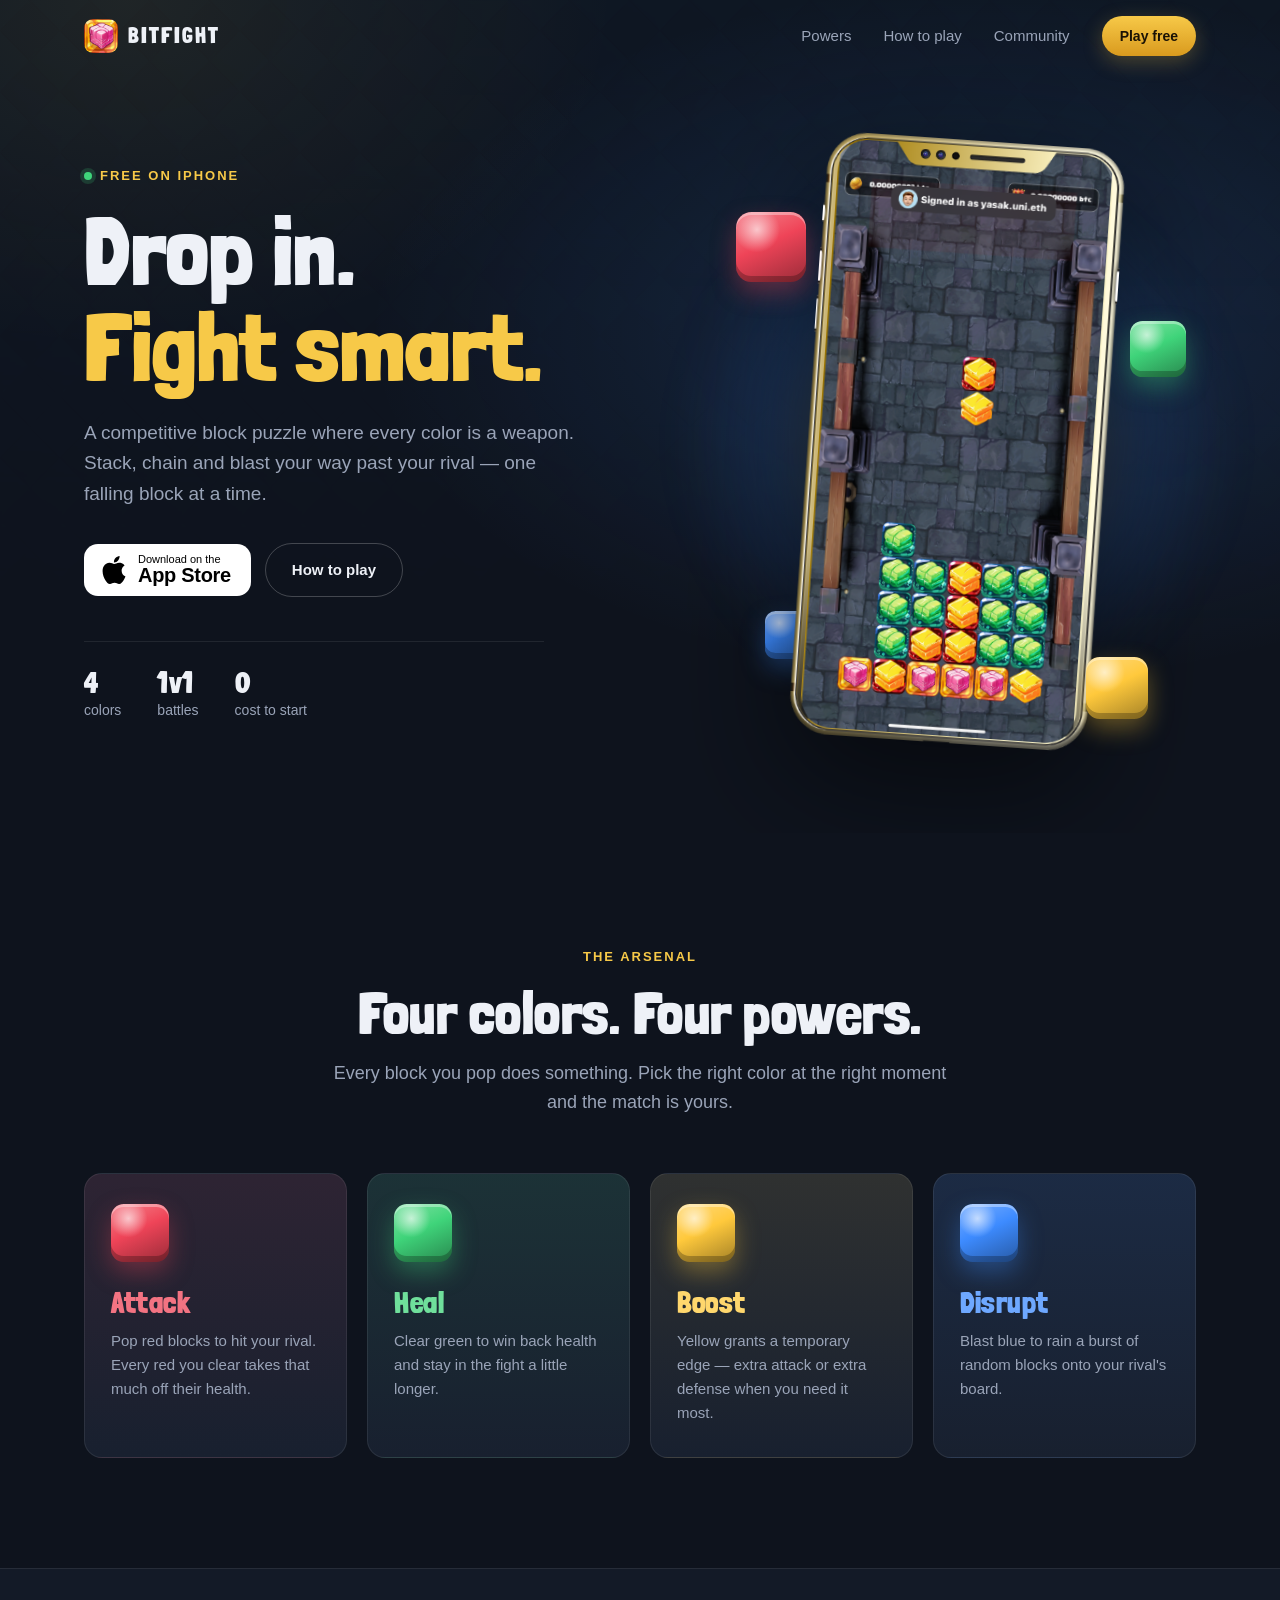
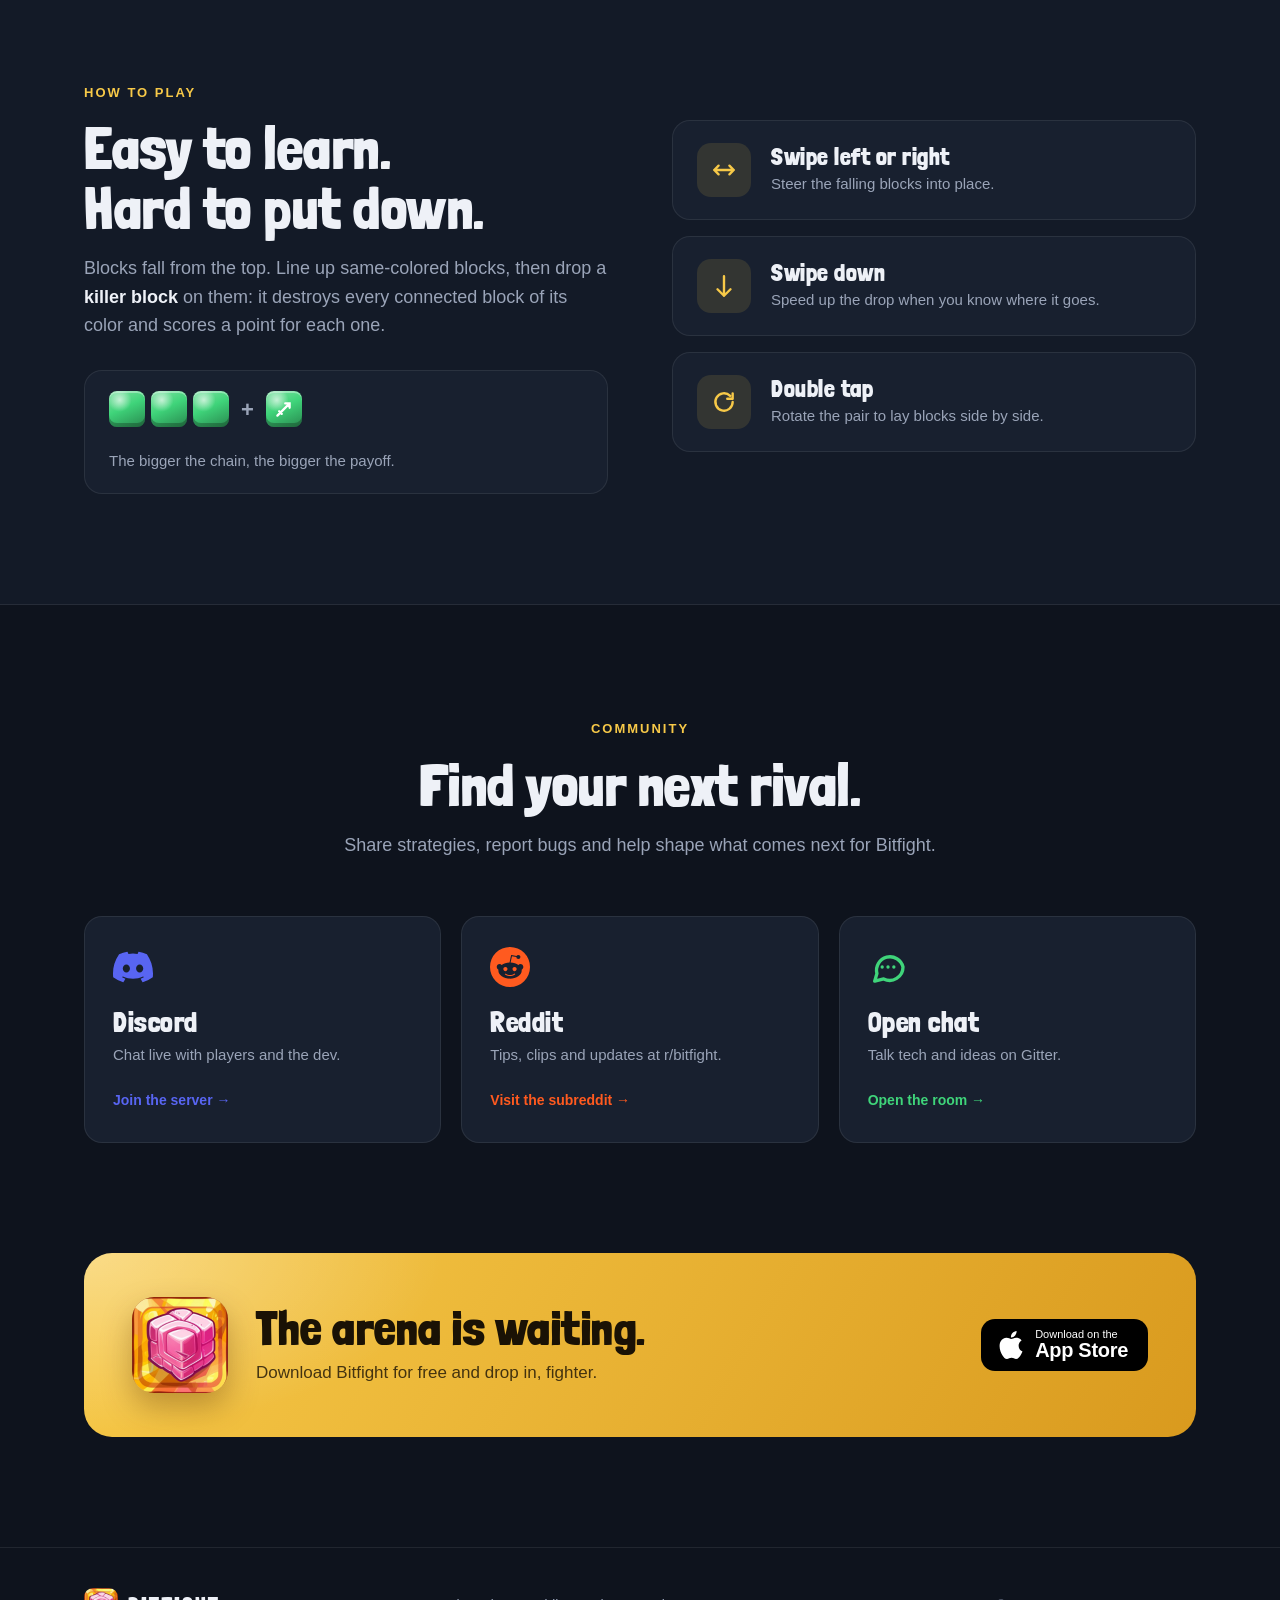
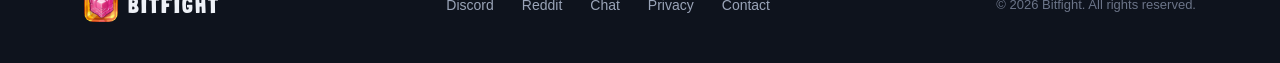
==== commit 6f30cb60: "Refactor privacy policy page and update styles for improved layout and responsiveness - Updated head" ====
--- a/index.html
+++ b/index.html
@@ -3,135 +3,197 @@
 <head>
   <meta charset="utf-8">
   <meta name="viewport" content="width=device-width, initial-scale=1">
-  <meta name="description" content="Bitfight is a colorful competitive block puzzle for iPhone. Drop in, stack your colors and fight smart.">
-  <title>Bitfight | Drop in. Fight smart.</title>
+  <meta name="description" content="Bitfight is a colorful competitive block puzzle for iPhone. Four colors, four powers, one grid between you and your rival.">
+  <meta name="theme-color" content="#0e131d">
+  <meta property="og:title" content="Bitfight — Drop in. Fight smart.">
+  <meta property="og:description" content="A colorful competitive block puzzle for iPhone. Free to play.">
+  <meta property="og:image" content="assets/favicon_io/android-chrome-512x512.png">
+  <title>Bitfight — Drop in. Fight smart.</title>
   <link rel="stylesheet" href="style.css">
-  <link rel="shortcut icon" type="image/x-icon" href="assets/favicon_io/favicon.ico">
+  <link rel="icon" type="image/x-icon" href="assets/favicon_io/favicon.ico">
+  <link rel="apple-touch-icon" href="assets/favicon_io/apple-touch-icon.png">
 </head>
 <body>
   <header class="site-header">
-    <a class="brand" href="#top" aria-label="Bitfight home"><span class="brand-mark">B</span><span>BITFIGHT</span></a>
-    <button class="menu-toggle" type="button" aria-expanded="false" aria-controls="site-nav">Menu</button>
-    <nav id="site-nav" class="site-nav" aria-label="Main navigation">
-      <a href="#about">The game</a><a href="#news">News</a><a href="#latest">Community</a><a href="#modes">Modes</a>
-      <a class="nav-pill" href="https://apps.apple.com/tr/app/bitfight/id6449154006" target="_blank" rel="noopener noreferrer">Play</a>
-    </nav>
+    <div class="header-inner">
+      <a class="brand" href="#top" aria-label="Bitfight home"><img class="brand-mark" src="assets/favicon_io/apple-touch-icon.png" alt="" width="34" height="34"><span>BITFIGHT</span></a>
+      <button class="menu-toggle" type="button" aria-expanded="false" aria-controls="site-nav" aria-label="Open menu"><span></span><span></span></button>
+      <nav id="site-nav" class="site-nav" aria-label="Main navigation">
+        <a href="#powers">Powers</a>
+        <a href="#how">How to play</a>
+        <a href="#community">Community</a>
+        <a class="btn btn-gold btn-sm" href="https://apps.apple.com/tr/app/bitfight/id6449154006" target="_blank" rel="noopener noreferrer">Play free</a>
+      </nav>
+    </div>
   </header>
 
   <main id="top">
-    <!-- 1. hero art band -->
-    <section class="hero" aria-label="Bitfight">
-      <img class="hero-art" src="assets/bf.png" alt="">
-      <div class="hero-logo">
-        <span class="hero-mark">B</span>
-        <span class="hero-word">BITFIGHT</span>
-        <span class="hero-tag">Drop in. Fight smart.</span>
-      </div>
-    </section>
-
-    <!-- 2. image + text block -->
-    <section id="about" class="itb">
-      <div class="itb-inner">
-        <div class="itb-pic bleed-left"><img src="assets/bf.png" alt="Bitfight gameplay on iPhone"></div>
-        <div class="itb-text">
-          <h2>Stack your colors. Break their rhythm.</h2>
-          <p>Bitfight turns every falling block into a move that can change the match. Four colors, two fighters and one grid between you and the high score. Build a chain, trigger your power and send the pressure right back. Easy to learn, hard to leave. Download for free and drop in, fighter!</p>
-          <div class="badge-row">
-            <a class="store-badge" href="https://apps.apple.com/tr/app/bitfight/id6449154006" target="_blank" rel="noopener noreferrer">
-              <span class="apple">&#63743;</span><span><small>Download on the</small>App Store</span>
+    <!-- hero -->
+    <section class="hero">
+      <div class="container hero-grid">
+        <div class="hero-copy">
+          <p class="eyebrow"><span class="dot"></span>Free on iPhone</p>
+          <h1>Drop in.<br><span class="gold">Fight smart.</span></h1>
+          <p class="lead">A competitive block puzzle where every color is a weapon. Stack, chain and blast your way past your rival — one falling block at a time.</p>
+          <div class="hero-actions">
+            <a class="app-store" href="https://apps.apple.com/tr/app/bitfight/id6449154006" target="_blank" rel="noopener noreferrer" aria-label="Download on the App Store">
+              <svg viewBox="0 0 24 24" aria-hidden="true"><path d="M12.152 6.896c-.948 0-2.415-1.078-3.96-1.04-2.04.027-3.91 1.183-4.961 3.014-2.117 3.675-.546 9.103 1.519 12.09 1.013 1.454 2.208 3.09 3.792 3.039 1.52-.065 2.09-.987 3.935-.987 1.831 0 2.35.987 3.96.948 1.637-.026 2.676-1.48 3.676-2.948 1.156-1.688 1.636-3.325 1.662-3.415-.039-.013-3.182-1.221-3.22-4.857-.026-3.04 2.48-4.494 2.597-4.559-1.429-2.09-3.623-2.324-4.39-2.376-2-.156-3.675 1.09-4.61 1.09zM15.53 3.83c.843-1.012 1.4-2.427 1.245-3.83-1.207.052-2.662.805-3.532 1.818-.78.896-1.454 2.338-1.273 3.714 1.338.104 2.715-.688 3.559-1.701"/></svg>
+              <span><small>Download on the</small>App Store</span>
             </a>
+            <a class="btn btn-ghost" href="#how">How to play</a>
           </div>
+          <ul class="hero-facts">
+            <li><strong>4</strong> colors</li>
+            <li><strong>1v1</strong> battles</li>
+            <li><strong>0</strong> cost to start</li>
+          </ul>
+        </div>
+        <div class="hero-visual" aria-hidden="true">
+          <div class="glow"></div>
+          <span class="float-blk blk blk-red f1"></span>
+          <span class="float-blk blk blk-green f2"></span>
+          <span class="float-blk blk blk-blue f3"></span>
+          <span class="float-blk blk blk-yellow f4"></span>
+          <img class="phone" src="assets/bf.png" alt="" width="861" height="1732">
         </div>
       </div>
     </section>
 
-    <!-- 3. news grid -->
-    <section id="news" class="news">
-      <div class="wrap">
-        <h2 class="block-title">BITFIGHT NEWS</h2>
-        <div class="news-grid">
-          <a class="news-card" href="https://discord.gg/yCgdm2uQ" target="_blank" rel="noopener noreferrer">
-            <span class="news-media tile-pink" aria-hidden="true"><span class="tile-glyph">◆</span></span>
-            <span class="pill">COMMUNITY</span>
-            <span class="news-title">Find your next rival on Discord</span>
-          </a>
-          <a class="news-card" href="https://www.reddit.com/r/bitfight/" target="_blank" rel="noopener noreferrer">
-            <span class="news-media tile-blue" aria-hidden="true"><span class="tile-glyph">✚</span></span>
-            <span class="pill">STRATEGY</span>
-            <span class="news-title">Four colors. Endless combinations.</span>
-          </a>
-          <a class="news-card" href="https://apps.apple.com/tr/app/bitfight/id6449154006" target="_blank" rel="noopener noreferrer">
-            <span class="news-media tile-lime" aria-hidden="true"><span class="tile-glyph">↗</span></span>
-            <span class="pill">PLAY NOW</span>
-            <span class="news-title">The arena is waiting for you.</span>
-          </a>
+    <!-- powers -->
+    <section id="powers" class="section">
+      <div class="container">
+        <div class="section-head">
+          <p class="eyebrow">The arsenal</p>
+          <h2>Four colors. Four powers.</h2>
+          <p class="section-lead">Every block you pop does something. Pick the right color at the right moment and the match is yours.</p>
         </div>
-        <a class="btn-pill" href="https://www.reddit.com/r/bitfight/" target="_blank" rel="noopener noreferrer">ALL BITFIGHT NEWS</a>
-      </div>
-    </section>
-
-    <!-- 4. dark band: see the latest -->
-    <section id="latest" class="band">
-      <div class="band-inner">
-        <div class="band-text">
-          <h2>SEE THE LATEST</h2>
-          <p>To stay on top of your game, keep an eye on the in-game news. Follow us on social for the latest chatter and sneak peeks at what the team is working on. Don't be a stranger and join the conversation.</p>
-          <p class="follow-label">FOLLOW BITFIGHT ON</p>
-          <div class="social-row">
-            <a href="https://discord.gg/yCgdm2uQ" target="_blank" rel="noopener noreferrer" aria-label="Discord">D</a>
-            <a href="https://www.reddit.com/r/bitfight/" target="_blank" rel="noopener noreferrer" aria-label="Reddit">R</a>
-            <a href="https://app.gitter.im/#/room/#bitfight:gitter.im" target="_blank" rel="noopener noreferrer" aria-label="Chat">C</a>
-          </div>
-        </div>
-        <div class="band-pic bleed-right"><img src="assets/bf.png" alt="Bitfight match in progress"></div>
-      </div>
-    </section>
-
-    <!-- 5. modes row -->
-    <section id="modes" class="modes">
-      <div class="wrap">
-        <h2 class="block-title">EVERY MOVE HITS BACK</h2>
-        <div class="mode-grid">
-          <article><span class="mode-icon red">◆</span><h3>Chain reaction</h3><p>Match the right blocks and watch the board break open in your favor.</p></article>
-          <article><span class="mode-icon green">✚</span><h3>Power moves</h3><p>Every color has a job. Heal, attack, defend or scramble the field.</p></article>
-          <article><span class="mode-icon blue">↗</span><h3>Think faster</h3><p>The grid never waits. Read the next drop and make your moment count.</p></article>
+        <div class="power-grid">
+          <article class="power-card c-red">
+            <span class="blk blk-red"></span>
+            <h3>Attack</h3>
+            <p>Pop red blocks to hit your rival. Every red you clear takes that much off their health.</p>
+          </article>
+          <article class="power-card c-green">
+            <span class="blk blk-green"></span>
+            <h3>Heal</h3>
+            <p>Clear green to win back health and stay in the fight a little longer.</p>
+          </article>
+          <article class="power-card c-yellow">
+            <span class="blk blk-yellow"></span>
+            <h3>Boost</h3>
+            <p>Yellow grants a temporary edge — extra attack or extra defense when you need it most.</p>
+          </article>
+          <article class="power-card c-blue">
+            <span class="blk blk-blue"></span>
+            <h3>Disrupt</h3>
+            <p>Blast blue to rain a burst of random blocks onto your rival's board.</p>
+          </article>
         </div>
       </div>
     </section>
 
-    <!-- 6. cta band -->
+    <!-- how to play -->
+    <section id="how" class="section section-alt">
+      <div class="container how-grid">
+        <div class="how-copy">
+          <p class="eyebrow">How to play</p>
+          <h2>Easy to learn.<br>Hard to put down.</h2>
+          <p class="section-lead">Blocks fall from the top. Line up same-colored blocks, then drop a <strong>killer block</strong> on them: it destroys every connected block of its color and scores a point for each one.</p>
+          <div class="killer">
+            <div class="killer-demo" aria-hidden="true">
+              <span class="blk blk-green blk-sm"></span><span class="blk blk-green blk-sm"></span><span class="blk blk-green blk-sm"></span>
+              <span class="arrow">+</span>
+              <span class="blk blk-green blk-sm killer-blk"></span>
+            </div>
+            <p>The bigger the chain, the bigger the payoff.</p>
+          </div>
+        </div>
+        <ol class="steps">
+          <li>
+            <span class="step-icon"><svg viewBox="0 0 24 24" aria-hidden="true"><path d="M7 8l-4 4 4 4M17 8l4 4-4 4M3 12h18"/></svg></span>
+            <div><h3>Swipe left or right</h3><p>Steer the falling blocks into place.</p></div>
+          </li>
+          <li>
+            <span class="step-icon"><svg viewBox="0 0 24 24" aria-hidden="true"><path d="M12 3v18M6 15l6 6 6-6"/></svg></span>
+            <div><h3>Swipe down</h3><p>Speed up the drop when you know where it goes.</p></div>
+          </li>
+          <li>
+            <span class="step-icon"><svg viewBox="0 0 24 24" aria-hidden="true"><path d="M20 12a8 8 0 1 1-2.34-5.66M20 4v5h-5"/></svg></span>
+            <div><h3>Double tap</h3><p>Rotate the pair to lay blocks side by side.</p></div>
+          </li>
+        </ol>
+      </div>
+    </section>
+
+    <!-- community -->
+    <section id="community" class="section">
+      <div class="container">
+        <div class="section-head">
+          <p class="eyebrow">Community</p>
+          <h2>Find your next rival.</h2>
+          <p class="section-lead">Share strategies, report bugs and help shape what comes next for Bitfight.</p>
+        </div>
+        <div class="community-grid">
+          <a class="community-card discord" href="https://discord.gg/yCgdm2uQ" target="_blank" rel="noopener noreferrer">
+            <svg viewBox="0 0 24 24" aria-hidden="true"><path d="M20.317 4.37a19.791 19.791 0 0 0-4.885-1.515.074.074 0 0 0-.079.037c-.21.375-.444.864-.608 1.25a18.27 18.27 0 0 0-5.487 0 12.64 12.64 0 0 0-.617-1.25.077.077 0 0 0-.079-.037A19.736 19.736 0 0 0 3.677 4.37a.07.07 0 0 0-.032.027C.533 9.046-.32 13.58.099 18.057a.082.082 0 0 0 .031.057 19.9 19.9 0 0 0 5.993 3.03.078.078 0 0 0 .084-.028c.462-.63.874-1.295 1.226-1.994a.076.076 0 0 0-.041-.106 13.107 13.107 0 0 1-1.872-.892.077.077 0 0 1-.008-.128 10.2 10.2 0 0 0 .372-.292.074.074 0 0 1 .077-.01c3.928 1.793 8.18 1.793 12.062 0a.074.074 0 0 1 .078.01c.12.098.246.198.373.292a.077.077 0 0 1-.006.127 12.299 12.299 0 0 1-1.873.892.077.077 0 0 0-.041.107c.36.698.772 1.362 1.225 1.993a.076.076 0 0 0 .084.028 19.839 19.839 0 0 0 6.002-3.03.077.077 0 0 0 .032-.054c.5-5.177-.838-9.674-3.549-13.66a.061.061 0 0 0-.031-.03zM8.02 15.33c-1.183 0-2.157-1.085-2.157-2.419 0-1.333.956-2.419 2.157-2.419 1.21 0 2.176 1.096 2.157 2.42 0 1.333-.956 2.418-2.157 2.418zm7.975 0c-1.183 0-2.157-1.085-2.157-2.419 0-1.333.955-2.419 2.157-2.419 1.21 0 2.176 1.096 2.157 2.42 0 1.333-.946 2.418-2.157 2.418z"/></svg>
+            <h3>Discord</h3>
+            <p>Chat live with players and the dev.</p>
+            <span class="card-link">Join the server →</span>
+          </a>
+          <a class="community-card reddit" href="https://www.reddit.com/r/bitfight/" target="_blank" rel="noopener noreferrer">
+            <svg viewBox="0 0 24 24" aria-hidden="true"><path d="M12 0A12 12 0 0 0 0 12a12 12 0 0 0 12 12 12 12 0 0 0 12-12A12 12 0 0 0 12 0zm5.01 4.744c.688 0 1.25.561 1.25 1.249a1.25 1.25 0 0 1-2.498.056l-2.597-.547-.8 3.747c1.824.07 3.48.632 4.674 1.488.308-.309.73-.491 1.207-.491.968 0 1.754.786 1.754 1.754 0 .716-.435 1.333-1.01 1.614a3.111 3.111 0 0 1 .042.52c0 2.694-3.13 4.87-7.004 4.87-3.874 0-7.004-2.176-7.004-4.87 0-.183.015-.366.043-.534A1.748 1.748 0 0 1 4.028 12c0-.968.786-1.754 1.754-1.754.463 0 .898.196 1.207.49 1.207-.883 2.878-1.43 4.744-1.487l.885-4.182a.342.342 0 0 1 .14-.197.35.35 0 0 1 .238-.042l2.906.617a1.214 1.214 0 0 1 1.108-.701zM9.25 12C8.561 12 8 12.562 8 13.25c0 .687.561 1.248 1.25 1.248.687 0 1.248-.561 1.248-1.249 0-.688-.561-1.249-1.249-1.249zm5.5 0c-.687 0-1.248.561-1.248 1.25 0 .687.561 1.248 1.249 1.248.688 0 1.249-.561 1.249-1.249 0-.687-.562-1.249-1.25-1.249zm-5.466 3.99a.327.327 0 0 0-.231.094.33.33 0 0 0 0 .463c.842.842 2.484.913 2.961.913.477 0 2.105-.056 2.961-.913a.361.361 0 0 0 .029-.463.33.33 0 0 0-.464 0c-.547.533-1.684.73-2.512.73-.828 0-1.979-.196-2.512-.73a.326.326 0 0 0-.232-.095z"/></svg>
+            <h3>Reddit</h3>
+            <p>Tips, clips and updates at r/bitfight.</p>
+            <span class="card-link">Visit the subreddit →</span>
+          </a>
+          <a class="community-card chat" href="https://app.gitter.im/#/room/#bitfight:gitter.im" target="_blank" rel="noopener noreferrer">
+            <svg viewBox="0 0 24 24" aria-hidden="true" class="stroke"><path d="M21 12a8 8 0 0 1-11.6 7.14L4 20.5l1.36-4.6A8 8 0 1 1 21 12z"/><path d="M8.5 12h.01M12 12h.01M15.5 12h.01"/></svg>
+            <h3>Open chat</h3>
+            <p>Talk tech and ideas on Gitter.</p>
+            <span class="card-link">Open the room →</span>
+          </a>
+        </div>
+      </div>
+    </section>
+
+    <!-- final cta -->
     <section class="cta">
-      <div class="cta-inner">
-        <h2>Want to help shape Bitfight?</h2>
-        <a class="btn-solid" href="https://discord.gg/yCgdm2uQ" target="_blank" rel="noopener noreferrer">JOIN THE FIGHT</a>
+      <div class="container">
+        <div class="cta-card">
+          <img class="cta-icon" src="assets/favicon_io/android-chrome-192x192.png" alt="" width="96" height="96">
+          <div class="cta-copy">
+            <h2>The arena is waiting.</h2>
+            <p>Download Bitfight for free and drop in, fighter.</p>
+          </div>
+          <a class="app-store app-store-dark" href="https://apps.apple.com/tr/app/bitfight/id6449154006" target="_blank" rel="noopener noreferrer" aria-label="Download on the App Store">
+            <svg viewBox="0 0 24 24" aria-hidden="true"><path d="M12.152 6.896c-.948 0-2.415-1.078-3.96-1.04-2.04.027-3.91 1.183-4.961 3.014-2.117 3.675-.546 9.103 1.519 12.09 1.013 1.454 2.208 3.09 3.792 3.039 1.52-.065 2.09-.987 3.935-.987 1.831 0 2.35.987 3.96.948 1.637-.026 2.676-1.48 3.676-2.948 1.156-1.688 1.636-3.325 1.662-3.415-.039-.013-3.182-1.221-3.22-4.857-.026-3.04 2.48-4.494 2.597-4.559-1.429-2.09-3.623-2.324-4.39-2.376-2-.156-3.675 1.09-4.61 1.09zM15.53 3.83c.843-1.012 1.4-2.427 1.245-3.83-1.207.052-2.662.805-3.532 1.818-.78.896-1.454 2.338-1.273 3.714 1.338.104 2.715-.688 3.559-1.701"/></svg>
+            <span><small>Download on the</small>App Store</span>
+          </a>
+        </div>
       </div>
     </section>
   </main>
 
   <footer class="site-footer">
-    <div class="footer-inner">
-      <div class="footer-row">
-        <div class="footer-social">
-          <span>Follow us on</span>
-          <a href="https://discord.gg/yCgdm2uQ" target="_blank" rel="noopener noreferrer">Discord</a>
-          <a href="https://www.reddit.com/r/bitfight/" target="_blank" rel="noopener noreferrer">Reddit</a>
-          <a href="https://app.gitter.im/#/room/#bitfight:gitter.im" target="_blank" rel="noopener noreferrer">Chat</a>
-        </div>
-        <a class="store-badge dark" href="https://apps.apple.com/tr/app/bitfight/id6449154006" target="_blank" rel="noopener noreferrer">
-          <span class="apple">&#63743;</span><span><small>Download on the</small>App Store</span>
-        </a>
-      </div>
-      <nav class="footer-links" aria-label="Legal">
-        <a href="privacy.html">Privacy Policy</a>
+    <div class="container footer-inner">
+      <a class="brand" href="#top"><img class="brand-mark" src="assets/favicon_io/apple-touch-icon.png" alt="" width="34" height="34"><span>BITFIGHT</span></a>
+      <nav class="footer-links" aria-label="Footer">
+        <a href="https://discord.gg/yCgdm2uQ" target="_blank" rel="noopener noreferrer">Discord</a>
+        <a href="https://www.reddit.com/r/bitfight/" target="_blank" rel="noopener noreferrer">Reddit</a>
+        <a href="https://app.gitter.im/#/room/#bitfight:gitter.im" target="_blank" rel="noopener noreferrer">Chat</a>
+        <a href="privacy.html">Privacy</a>
         <a href="mailto:yasinaktimur@gmail.com">Contact</a>
       </nav>
-      <div class="footer-end">
-        <span>© 2026 Bitfight. Built for the next move.</span>
-        <a class="brand footer-brand" href="#top"><span class="brand-mark">B</span><span>BITFIGHT</span></a>
-      </div>
+      <p class="copyright">© 2026 Bitfight. All rights reserved.</p>
     </div>
   </footer>
 
-  <script>const toggle=document.querySelector('.menu-toggle');const nav=document.querySelector('.site-nav');toggle.addEventListener('click',()=>{const open=toggle.getAttribute('aria-expanded')==='true';toggle.setAttribute('aria-expanded',String(!open));nav.classList.toggle('is-open',!open)});</script>
+  <script>
+    const toggle=document.querySelector('.menu-toggle');const nav=document.querySelector('.site-nav');
+    toggle.addEventListener('click',()=>{const open=toggle.getAttribute('aria-expanded')==='true';toggle.setAttribute('aria-expanded',String(!open));nav.classList.toggle('is-open',!open)});
+    nav.querySelectorAll('a').forEach(a=>a.addEventListener('click',()=>{toggle.setAttribute('aria-expanded','false');nav.classList.remove('is-open')}));
+    const header=document.querySelector('.site-header');
+    const onScroll=()=>header.classList.toggle('is-scrolled',window.scrollY>10);onScroll();window.addEventListener('scroll',onScroll,{passive:true});
+  </script>
 </body>
 </html>
--- a/style.css
+++ b/style.css
@@ -1,175 +1,218 @@
-@font-face{font-family:LondrinaSolidBold;src:url(assets/LondrinaSolid-Bold.ttf)}
-@font-face{font-family:LondrinaSolidRegular;src:url(assets/LondrinaSolid-Regular.ttf)}
+@font-face{font-family:Londrina;src:url(assets/LondrinaSolid-Bold.ttf) format("truetype");font-weight:700;font-display:swap}
 
 :root{
-  --ink:#10131d;          /* body text */
-  --paper:#fff;           /* page background */
-  --soft:#f4f2ee;         /* alternate band */
-  --muted:#5b6270;
-  --dark:#0b1120;         /* dark band */
-  --lime:#d7f24a;
-  --pink:#ff477e;
-  --line:rgba(16,19,29,.12);
-  --wrap:1200px;          /* Supercell grid: 1200 container */
-  --gutter:30px;
-  --sans:-apple-system,BlinkMacSystemFont,"Segoe UI",Roboto,Helvetica,Arial,sans-serif;
-  --display:LondrinaSolidBold,var(--sans);
+  --bg:#0e131d;            /* dungeon night */
+  --bg-alt:#131a27;
+  --surface:#18202f;
+  --surface-2:#1f2939;
+  --line:rgba(255,255,255,.08);
+  --text:#eef1f7;
+  --muted:#9aa4b8;
+  --gold:#f7c948;          /* phone bezel / UI gold */
+  --gold-deep:#d99a1e;
+  --red:#ef4458;
+  --green:#3fd47a;
+  --yellow:#ffc93c;
+  --blue:#3d8bff;
+  --radius:18px;
+  --max:1160px;
+  --sans:-apple-system,BlinkMacSystemFont,"Segoe UI",Inter,Roboto,Helvetica,Arial,sans-serif;
+  --display:Londrina,var(--sans);
 }
 
 *{box-sizing:border-box}
-html{scroll-behavior:smooth}
-body{background:var(--paper);color:var(--ink);font-family:var(--sans);font-size:15px;line-height:1.55;margin:0;overflow-x:hidden}
+html{scroll-behavior:smooth;scroll-padding-top:80px}
+body{background:var(--bg);color:var(--text);font-family:var(--sans);font-size:16px;line-height:1.6;margin:0;overflow-x:hidden;-webkit-font-smoothing:antialiased}
 a{color:inherit;text-decoration:none}
-img{display:block;max-width:100%}
-h1,h2,h3{font-family:var(--display);letter-spacing:.5px;line-height:1;margin:0;text-transform:uppercase}
-.wrap{margin:0 auto;max-width:var(--wrap);padding:0 30px;width:100%}
-.block-title{font-size:34px;margin-bottom:44px;text-align:center}
-
-/* ---------- header: black bar, 1200 centered, fixed ---------- */
-.site-header{align-items:center;background:#000;display:flex;height:78px;justify-content:space-between;left:0;margin:0 auto;max-width:var(--wrap);padding:0 26px;position:fixed;right:0;top:0;z-index:50}
-.brand{align-items:center;color:#fff;display:inline-flex;font-family:var(--display);font-size:21px;gap:9px;letter-spacing:2px}
-.brand-mark{align-items:center;background:var(--lime);color:#000;display:inline-flex;font-size:22px;height:32px;justify-content:center;transform:rotate(-8deg);width:32px}
-.site-nav{align-items:center;display:flex;font-size:14px;gap:30px}
-.site-nav a{color:#fff;opacity:.72;transition:opacity .2s}
-.site-nav a:hover{opacity:1}
-.nav-pill{background:#2b2f38;border-radius:4px;font-size:12px;font-weight:700;letter-spacing:1px;opacity:1!important;padding:7px 14px;text-transform:uppercase}
-.nav-pill:hover{background:var(--lime);color:#000!important}
+img{display:block;max-width:100%;height:auto}
+h1,h2,h3{font-family:var(--display);font-weight:700;letter-spacing:.5px;line-height:1.02;margin:0}
+p{margin:0}
+.container{margin:0 auto;max-width:var(--max);padding:0 24px;width:100%}
+.gold{color:var(--gold)}
+
+/* ---------- buttons ---------- */
+.btn{align-items:center;border-radius:999px;display:inline-flex;font-size:15px;font-weight:700;gap:8px;justify-content:center;padding:14px 26px;transition:transform .15s,background .2s,border-color .2s,color .2s}
+.btn:hover{transform:translateY(-1px)}
+.btn-sm{font-size:14px;padding:9px 18px}
+.btn-gold{background:linear-gradient(180deg,var(--gold),var(--gold-deep));box-shadow:0 6px 20px rgba(247,201,72,.25);color:#1a1205}
+.btn-ghost{border:1.5px solid rgba(255,255,255,.22);color:var(--text)}
+.btn-ghost:hover{border-color:var(--gold);color:var(--gold)}
+
+.app-store{align-items:center;background:#fff;border-radius:14px;color:#000;display:inline-flex;gap:10px;padding:10px 20px 10px 16px;transition:transform .15s,box-shadow .2s}
+.app-store:hover{box-shadow:0 10px 30px rgba(255,255,255,.12);transform:translateY(-1px)}
+.app-store svg{fill:currentColor;height:28px;width:28px}
+.app-store span{display:flex;flex-direction:column;font-size:20px;font-weight:600;letter-spacing:-.3px;line-height:1.05}
+.app-store small{font-size:11px;font-weight:500;letter-spacing:0}
+.app-store-dark{background:#000;color:#fff}
+
+.eyebrow{align-items:center;color:var(--gold);display:inline-flex;font-size:13px;font-weight:700;gap:8px;letter-spacing:2px;margin-bottom:16px;text-transform:uppercase}
+.eyebrow .dot{background:var(--green);border-radius:50%;box-shadow:0 0 0 4px rgba(63,212,122,.18);height:8px;width:8px}
+
+/* ---------- game blocks (pure css) ---------- */
+.blk{--c:var(--blue);aspect-ratio:1;background:
+    radial-gradient(circle at 30% 25%,rgba(255,255,255,.65),transparent 32%),
+    linear-gradient(155deg,color-mix(in srgb,var(--c) 70%,#fff) 0%,var(--c) 45%,color-mix(in srgb,var(--c) 65%,#000) 100%);
+  border-radius:22%;box-shadow:inset 0 -6px 0 rgba(0,0,0,.25),inset 0 3px 0 rgba(255,255,255,.35),0 10px 24px color-mix(in srgb,var(--c) 35%,transparent);display:block;width:64px}
+.blk-red{--c:var(--red)}
+.blk-green{--c:var(--green)}
+.blk-yellow{--c:var(--yellow)}
+.blk-blue{--c:var(--blue)}
+.blk-sm{width:36px;box-shadow:inset 0 -4px 0 rgba(0,0,0,.25),inset 0 2px 0 rgba(255,255,255,.35)}
+
+/* ---------- header ---------- */
+.site-header{left:0;position:fixed;right:0;top:0;transition:background .25s,border-color .25s;border-bottom:1px solid transparent;z-index:50}
+.site-header.is-scrolled,.site-header.solid{backdrop-filter:blur(14px);-webkit-backdrop-filter:blur(14px);background:rgba(14,19,29,.82);border-bottom-color:var(--line)}
+.header-inner{align-items:center;display:flex;height:72px;justify-content:space-between;margin:0 auto;max-width:var(--max);padding:0 24px}
+.brand{align-items:center;display:inline-flex;font-family:var(--display);font-size:22px;gap:10px;letter-spacing:2px}
+.brand-mark{border-radius:9px;height:34px;width:34px}
+.site-nav{align-items:center;display:flex;font-size:15px;font-weight:500;gap:32px}
+.site-nav>a:not(.btn){color:var(--muted);transition:color .2s}
+.site-nav>a:not(.btn):hover{color:var(--text)}
 .menu-toggle{display:none}
 
-/* ---------- 1. hero art band ---------- */
-.hero{background:#000;height:580px;overflow:hidden;position:relative}
-/* bf.png is a phone mockup: zoom past the gold bezel so only the screen shows */
-.hero-art{height:100%;object-fit:cover;object-position:50% 70%;transform:scale(1.5);width:100%}
-.hero:after{background:radial-gradient(ellipse at 50% 45%,transparent 30%,rgba(0,0,0,.55) 100%);content:"";inset:0;position:absolute}
-.hero-logo{align-items:center;display:flex;flex-direction:column;left:0;padding:0 20px;position:absolute;right:0;text-align:center;top:52%;transform:translateY(-50%);z-index:2}
-.hero-mark{align-items:center;background:var(--lime);color:#000;display:flex;font-family:var(--display);font-size:52px;height:76px;justify-content:center;transform:rotate(-8deg);width:76px}
-.hero-word{color:#fff;font-family:var(--display);font-size:74px;letter-spacing:5px;line-height:1;margin-top:22px;text-shadow:0 6px 20px rgba(0,0,0,.7)}
-.hero-tag{color:var(--lime);font-family:var(--display);font-size:23px;letter-spacing:3px;margin-top:6px;text-shadow:0 3px 12px rgba(0,0,0,.85);text-transform:uppercase}
-
-/* ---------- 2. image + text block ---------- */
-.itb{padding:70px 0}
-.itb-inner{align-items:center;display:grid;gap:var(--gutter);grid-template-columns:1fr 1fr;margin:0 auto;max-width:var(--wrap);padding:0 30px}
-.itb-pic{height:460px;overflow:hidden;position:relative}
-.itb-pic img{height:100%;object-fit:cover;width:100%}
-/* phone bleeds off the viewport edge, like Supercell */
-.bleed-left{margin-left:calc((var(--wrap) - 100vw)/2 - 30px);width:calc(100% + (100vw - var(--wrap))/2 + 30px)}
-.bleed-left img{object-position:50% 78%;transform:scale(1.55)}
-.itb-text h2{font-size:34px;margin-bottom:18px}
-.itb-text p{color:var(--muted);margin:0 0 26px;max-width:520px}
-.badge-row{display:flex;flex-wrap:wrap;gap:12px}
-.store-badge{align-items:center;background:#000;border-radius:7px;color:#fff;display:inline-flex;gap:9px;padding:9px 16px}
-.store-badge small{display:block;font-size:9px;line-height:1.2;opacity:.85}
-.store-badge span:last-child{font-size:17px;font-weight:600;line-height:1.1}
-.store-badge .apple{font-size:24px}
-.store-badge:hover{background:#23262e}
-.store-badge.dark{background:#1b1f27;border:1px solid rgba(255,255,255,.18)}
-
-/* ---------- 3. news grid ---------- */
-.news{background:var(--paper);padding:80px 0 90px;text-align:center}
-.news-grid{display:grid;gap:var(--gutter);grid-template-columns:repeat(3,1fr);margin-bottom:44px}
-.news-card{display:flex;flex-direction:column}
-.news-media{align-items:center;aspect-ratio:16/10;display:flex;justify-content:center;overflow:hidden;position:relative}
-.news-media:before{background:url("assets/bgq.png") repeat;background-size:52px;content:"";inset:0;mix-blend-mode:screen;opacity:.18;position:absolute}
-.tile-pink{background:linear-gradient(140deg,#5c1038,#a3134f)}
-.tile-blue{background:linear-gradient(140deg,#12244a,#245191)}
-.tile-lime{background:linear-gradient(140deg,#2b3f10,#5f7f16)}
-.tile-glyph{color:#fff;font-size:56px;line-height:1;position:relative;transition:transform .35s}
-.news-card:hover .tile-glyph{transform:scale(1.14) rotate(-6deg)}
-.pill{background:var(--pink);border-radius:999px;color:#fff;font-size:11px;font-weight:700;letter-spacing:1px;margin:18px auto 12px;padding:5px 14px;width:fit-content}
-.news-title{font-size:16px;font-weight:600}
-.news-card:hover .news-title{text-decoration:underline}
-.btn-pill{background:#2f6df6;border-radius:4px;color:#fff;display:inline-block;font-size:12px;font-weight:700;letter-spacing:1px;padding:12px 22px}
-.btn-pill:hover{background:#1e55d0}
-
-/* ---------- 4. dark band ---------- */
-.band{background:var(--dark);overflow:hidden;position:relative}
-.band-inner{align-items:center;display:grid;gap:var(--gutter);grid-template-columns:1fr 1fr;margin:0 auto;max-width:var(--wrap);min-height:460px;padding:70px 30px}
-.band-text{color:#fff}
-.band-text h2{font-size:34px;margin-bottom:18px}
-.band-text p{color:#b9bfcc;margin:0 0 20px;max-width:470px}
-.follow-label{color:#fff!important;font-size:11px;font-weight:700;letter-spacing:1.5px;margin-bottom:14px!important}
-.social-row{display:flex;gap:12px}
-.social-row a{align-items:center;border:1px solid rgba(255,255,255,.3);border-radius:50%;color:#fff;display:flex;font-size:14px;font-weight:700;height:38px;justify-content:center;transition:background .2s,color .2s;width:38px}
-.social-row a:hover{background:var(--lime);border-color:var(--lime);color:#000}
-.band-pic{height:420px;overflow:hidden;position:relative}
-.band-pic img{height:100%;object-fit:cover;width:100%}
-.bleed-right{margin-right:calc((var(--wrap) - 100vw)/2 - 30px);width:calc(100% + (100vw - var(--wrap))/2 + 30px)}
-.bleed-right img{object-position:50% 80%;transform:scale(1.55)}
-
-/* ---------- 5. modes ---------- */
-.modes{background:var(--soft);padding:80px 0 90px}
-.mode-grid{display:grid;gap:var(--gutter);grid-template-columns:repeat(3,1fr)}
-.mode-grid article{background:#fff;padding:30px 26px 32px}
-.mode-icon{align-items:center;border-radius:12px;color:#fff;display:flex;font-size:30px;height:60px;justify-content:center;margin-bottom:22px;width:60px}
-.red{background:#e83550}.green{background:#32b98d}.blue{background:#4478e8}
-.mode-grid h3{font-size:25px;margin-bottom:8px}
-.mode-grid p{color:var(--muted);margin:0}
-
-/* ---------- 6. cta band ---------- */
-.cta{background:var(--lime)}
-.cta-inner{align-items:center;display:flex;flex-wrap:wrap;gap:26px;justify-content:center;margin:0 auto;max-width:var(--wrap);min-height:191px;padding:40px 30px}
-.cta h2{color:#000;font-size:32px}
-.btn-solid{background:#000;border-radius:4px;color:#fff;font-size:12px;font-weight:700;letter-spacing:1px;padding:13px 24px}
-.btn-solid:hover{background:#23262e}
+/* ---------- hero ---------- */
+.hero{background:
+    radial-gradient(900px 500px at 78% 40%,rgba(61,139,255,.16),transparent 70%),
+    radial-gradient(700px 500px at 10% 0%,rgba(247,201,72,.08),transparent 70%),
+    var(--bg);
+  overflow:hidden;padding:140px 0 90px;position:relative}
+.hero:before{background:url("assets/bgq.png") repeat;background-size:60px;content:"";inset:0;mask-image:linear-gradient(180deg,#000,transparent 80%);-webkit-mask-image:linear-gradient(180deg,#000,transparent 80%);opacity:.05;position:absolute;pointer-events:none}
+.hero-grid{align-items:center;display:grid;gap:48px;grid-template-columns:1.1fr .9fr;position:relative}
+.hero h1{font-size:clamp(52px,7.4vw,96px);margin-bottom:22px}
+.lead{color:var(--muted);font-size:19px;margin-bottom:34px;max-width:500px}
+.hero-actions{align-items:center;display:flex;flex-wrap:wrap;gap:14px}
+.hero-facts{border-top:1px solid var(--line);color:var(--muted);display:flex;flex-wrap:wrap;font-size:14px;gap:36px;list-style:none;margin:44px 0 0;max-width:460px;padding:24px 0 0}
+.hero-facts strong{color:var(--text);display:block;font-family:var(--display);font-size:30px;font-weight:700;letter-spacing:.5px;line-height:1.1}
+
+.hero-visual{display:flex;justify-content:center;position:relative}
+.phone{filter:drop-shadow(0 40px 60px rgba(0,0,0,.55));position:relative;transform:rotate(4deg);width:min(300px,70vw);z-index:2}
+.glow{background:radial-gradient(circle,rgba(247,201,72,.35),rgba(61,139,255,.15) 45%,transparent 70%);filter:blur(20px);height:560px;left:50%;position:absolute;top:50%;transform:translate(-50%,-50%);width:560px}
+.float-blk{animation:float 6s ease-in-out infinite;position:absolute;z-index:3}
+.f1{left:4%;top:12%;width:70px;--r:-14deg}
+.f2{right:2%;top:30%;width:56px;animation-delay:-2s;--r:12deg}
+.f3{left:10%;bottom:14%;width:48px;animation-delay:-4s;--r:8deg;z-index:1}
+.f4{right:10%;bottom:4%;width:62px;animation-delay:-1s;--r:-8deg}
+@keyframes float{0%,100%{transform:translateY(0) rotate(var(--r))}50%{transform:translateY(-14px) rotate(calc(var(--r) * -1))}}
+
+/* ---------- sections ---------- */
+.section{padding:110px 0}
+.section-alt{background:var(--bg-alt);border-block:1px solid var(--line)}
+.section-head{margin:0 auto 56px;max-width:640px;text-align:center}
+.section h2{font-size:clamp(38px,5vw,58px);margin-bottom:16px}
+.section-lead{color:var(--muted);font-size:18px}
+.section-lead strong{color:var(--text)}
+
+/* powers */
+.power-grid{display:grid;gap:20px;grid-template-columns:repeat(4,1fr)}
+.power-card{--c:var(--blue);background:linear-gradient(180deg,color-mix(in srgb,var(--c) 10%,var(--surface)),var(--surface));border:1px solid var(--line);border-radius:var(--radius);padding:30px 26px 32px;position:relative;transition:transform .25s,border-color .25s}
+.power-card:hover{border-color:color-mix(in srgb,var(--c) 55%,transparent);transform:translateY(-4px)}
+.power-card .blk{margin-bottom:26px;width:58px}
+.power-card h3{color:color-mix(in srgb,var(--c) 75%,#fff);font-size:30px;margin-bottom:10px}
+.power-card p{color:var(--muted);font-size:15px}
+.c-red{--c:var(--red)}.c-green{--c:var(--green)}.c-yellow{--c:var(--yellow)}.c-blue{--c:var(--blue)}
+
+/* how to play */
+.how-grid{align-items:center;display:grid;gap:64px;grid-template-columns:1fr 1fr}
+.how-copy .section-lead{margin-bottom:30px}
+.killer{align-items:center;background:var(--surface);border:1px solid var(--line);border-radius:var(--radius);display:flex;flex-wrap:wrap;gap:22px;padding:20px 24px}
+.killer p{color:var(--muted);font-size:15px}
+.killer-demo{align-items:center;display:flex;gap:6px}
+.killer-demo .arrow{color:var(--muted);font-size:22px;font-weight:700;margin:0 6px}
+.killer-blk{position:relative}
+.killer-blk:after{background:url("data:image/svg+xml,%3Csvg xmlns='http://www.w3.org/2000/svg' viewBox='0 0 24 24' fill='none' stroke='%23fff' stroke-width='2.6' stroke-linecap='round'%3E%3Cpath d='M5 19L19 5M14 5h5v5M7 14l3 3'/%3E%3C/svg%3E") center/58% no-repeat;content:"";inset:0;position:absolute}
+.steps{display:grid;gap:16px;list-style:none;margin:0;padding:0}
+.steps li{align-items:center;background:var(--surface);border:1px solid var(--line);border-radius:var(--radius);display:flex;gap:20px;padding:22px 24px}
+.step-icon{align-items:center;background:rgba(247,201,72,.12);border-radius:14px;display:flex;flex:none;height:54px;justify-content:center;width:54px}
+.step-icon svg{fill:none;height:26px;stroke:var(--gold);stroke-linecap:round;stroke-linejoin:round;stroke-width:2.2;width:26px}
+.steps h3{font-size:24px;margin-bottom:2px}
+.steps p{color:var(--muted);font-size:15px}
+
+/* community */
+.community-grid{display:grid;gap:20px;grid-template-columns:repeat(3,1fr)}
+.community-card{--c:#5865f2;background:var(--surface);border:1px solid var(--line);border-radius:var(--radius);display:flex;flex-direction:column;padding:30px 28px;transition:transform .25s,border-color .25s,background .25s}
+.community-card:hover{background:var(--surface-2);border-color:color-mix(in srgb,var(--c) 60%,transparent);transform:translateY(-4px)}
+.community-card svg{fill:var(--c);height:40px;margin-bottom:22px;width:40px}
+.community-card svg.stroke{fill:none;stroke:var(--c);stroke-linecap:round;stroke-linejoin:round;stroke-width:2}
+.community-card h3{font-size:28px;margin-bottom:6px}
+.community-card p{color:var(--muted);flex:1;font-size:15px;margin-bottom:22px}
+.card-link{color:var(--c);font-size:14px;font-weight:700}
+.reddit{--c:#ff5a1f}
+.chat{--c:var(--green)}
+
+/* cta */
+.cta{padding:0 0 110px}
+.cta-card{align-items:center;background:
+    radial-gradient(600px 300px at 0% 0%,rgba(255,255,255,.35),transparent 60%),
+    linear-gradient(120deg,var(--gold),var(--gold-deep));
+  border-radius:28px;color:#1a1205;display:flex;flex-wrap:wrap;gap:28px;padding:44px 48px}
+.cta-icon{border-radius:22px;box-shadow:0 14px 30px rgba(90,50,0,.35);height:96px;width:96px}
+.cta-copy{flex:1;min-width:240px}
+.cta h2{font-size:clamp(34px,4vw,48px);margin-bottom:6px}
+.cta p{font-size:17px;font-weight:500;opacity:.8}
 
 /* ---------- footer ---------- */
-.site-footer{background:#000;color:#fff;padding:44px 0}
-.footer-inner{margin:0 auto;max-width:1360px;padding:0 30px}
-.footer-row{align-items:center;display:flex;flex-wrap:wrap;gap:20px;justify-content:space-between}
-.footer-social{align-items:center;display:flex;flex-wrap:wrap;gap:20px;font-size:13px}
-.footer-social span{opacity:.6}
-.footer-social a{border-bottom:1px solid rgba(255,255,255,.3);padding-bottom:2px}
-.footer-social a:hover{border-color:var(--lime);color:var(--lime)}
-.footer-links{border-top:1px solid rgba(255,255,255,.14);display:flex;flex-wrap:wrap;gap:26px;font-size:12px;margin-top:28px;padding-top:22px}
-.footer-links a{opacity:.72}
-.footer-links a:hover{color:var(--lime);opacity:1}
-.footer-end{align-items:center;color:rgba(255,255,255,.5);display:flex;flex-wrap:wrap;font-size:12px;gap:20px;justify-content:space-between;margin-top:24px}
-.footer-brand{font-size:17px}
-.footer-brand .brand-mark{font-size:17px;height:25px;width:25px}
+.site-footer{border-top:1px solid var(--line);padding:40px 0}
+.footer-inner{align-items:center;display:flex;flex-wrap:wrap;gap:20px 40px;justify-content:space-between}
+.footer-links{display:flex;flex-wrap:wrap;font-size:14px;gap:8px 28px}
+.footer-links a{color:var(--muted);transition:color .2s}
+.footer-links a:hover{color:var(--gold)}
+.copyright{color:#6b7488;font-size:13px}
 
 /* ---------- legal pages ---------- */
-.legal{margin:0 auto;max-width:820px;padding:150px 30px 90px}
-.legal-eyebrow{color:var(--pink);font-size:12px;font-weight:700;letter-spacing:2px;margin:0 0 14px;text-transform:uppercase}
-.legal h1{font-size:52px;margin-bottom:34px}
-.legal-body{border-top:1px solid var(--line);padding-top:34px}
-.legal-body h3{font-size:22px;margin:34px 0 10px}
+.legal{margin:0 auto;max-width:760px;padding:150px 24px 100px}
+.legal h1{font-size:clamp(44px,6vw,64px);margin-bottom:12px}
+.legal-meta{color:var(--muted);margin-bottom:40px}
+.legal-body{background:var(--surface);border:1px solid var(--line);border-radius:var(--radius);padding:40px 44px}
+.legal-body h3{font-size:26px;margin:38px 0 10px}
 .legal-body h3:first-child{margin-top:0}
 .legal-body p,.legal-body ul{color:var(--muted);margin:0 0 16px}
+.legal-body strong{color:var(--text)}
 .legal-body ul{padding-left:20px}
-.legal-body li{margin-bottom:7px}
-.legal-link{border-bottom:1px solid var(--ink);color:var(--ink)}
+.legal-body li{margin-bottom:8px}
+.legal-link{color:var(--gold);text-decoration:underline;text-underline-offset:3px}
 
 /* ---------- responsive ---------- */
 @media(max-width:1000px){
-  .news-grid,.mode-grid{grid-template-columns:1fr 1fr}
+  .power-grid{grid-template-columns:1fr 1fr}
+  .how-grid{gap:44px;grid-template-columns:1fr}
 }
 @media(max-width:820px){
-  .site-header{height:66px;padding:0 20px}
-  .menu-toggle{background:none;border:1px solid rgba(255,255,255,.3);border-radius:4px;color:#fff;display:block;font:inherit;font-size:12px;letter-spacing:1px;padding:8px 13px;text-transform:uppercase}
-  .site-nav{align-items:stretch;background:#000;border-top:1px solid rgba(255,255,255,.14);display:none;flex-direction:column;gap:0;left:0;padding:8px 20px 18px;position:absolute;right:0;top:100%}
+  .menu-toggle{background:none;border:0;cursor:pointer;display:flex;flex-direction:column;gap:6px;height:40px;justify-content:center;padding:0 8px;width:44px}
+  .menu-toggle span{background:var(--text);border-radius:2px;display:block;height:2px;transition:transform .2s;width:24px}
+  .menu-toggle[aria-expanded="true"] span:first-child{transform:translateY(4px) rotate(45deg)}
+  .menu-toggle[aria-expanded="true"] span:last-child{transform:translateY(-4px) rotate(-45deg)}
+  .site-header:has(.is-open){background:rgba(14,19,29,.97)}
+  .site-nav{background:rgba(14,19,29,.97);border-bottom:1px solid var(--line);display:none;flex-direction:column;align-items:stretch;gap:0;left:0;padding:8px 24px 22px;position:absolute;right:0;top:100%}
   .site-nav.is-open{display:flex}
-  .site-nav a{padding:12px 0}
-  .nav-pill{margin-top:8px;text-align:center}
-
-  .hero{height:400px}
-  .hero-word{font-size:48px}
-  .hero-mark{font-size:38px;height:58px;width:58px}
-  .hero-tag{font-size:17px}
-
-  .itb{padding:54px 0 60px}
-  .itb-inner,.band-inner{grid-template-columns:1fr;padding-left:20px;padding-right:20px}
-  .itb-pic{height:340px;margin:0 -20px 32px;order:-1;width:auto}
-  .bleed-left img{object-position:22% 90%;transform:scale(1.6)}
-  .bleed-right img{object-position:78% 84%;transform:scale(1.6)}
-  .band-pic{height:300px;margin:34px -20px 0;width:auto}
-  .wrap{padding:0 20px}
-  .block-title{font-size:27px;margin-bottom:34px}
-  .itb-text h2,.band-text h2{font-size:27px}
-  .news,.modes{padding:60px 0 66px}
-  .news-grid,.mode-grid{grid-template-columns:1fr}
-  .cta h2{font-size:25px;text-align:center;width:100%}
-  .cta-inner{min-height:0;padding:44px 20px}
-  .footer-inner{padding:0 20px}
-  .legal{padding:110px 20px 70px}
-  .legal h1{font-size:38px}
-}
+  .site-nav>a:not(.btn){border-bottom:1px solid var(--line);font-size:17px;padding:14px 0}
+  .site-nav .btn{margin-top:18px;padding:13px}
+
+  .hero{padding:110px 0 70px}
+  .hero-grid{gap:56px;grid-template-columns:1fr;text-align:center}
+  .lead{margin-left:auto;margin-right:auto}
+  .hero-actions{justify-content:center}
+  .hero-facts{justify-content:center;margin-left:auto;margin-right:auto}
+  .phone{width:min(250px,64vw)}
+  .glow{height:420px;width:420px}
+  .f1{left:6%;width:54px}.f2{right:4%;width:44px}.f3{left:12%;width:38px}.f4{right:12%;width:48px}
+
+  .section{padding:80px 0}
+  .section-head{margin-bottom:40px}
+  .community-grid{grid-template-columns:1fr}
+  .cta{padding-bottom:80px}
+  .cta-card{flex-direction:column;padding:40px 28px;text-align:center}
+  .footer-inner{flex-direction:column;text-align:center}
+  .footer-links{justify-content:center}
+  .legal{padding:110px 16px 70px}
+  .legal-body{padding:28px 22px}
+}
+@media(max-width:520px){
+  .container,.header-inner{padding:0 16px}
+  .power-grid{grid-template-columns:1fr}
+  .hero-facts{gap:28px}
+  .killer{justify-content:center;text-align:center}
+}
+@media(prefers-reduced-motion:reduce){
+  .float-blk{animation:none}
+  html{scroll-behavior:auto}
+}
